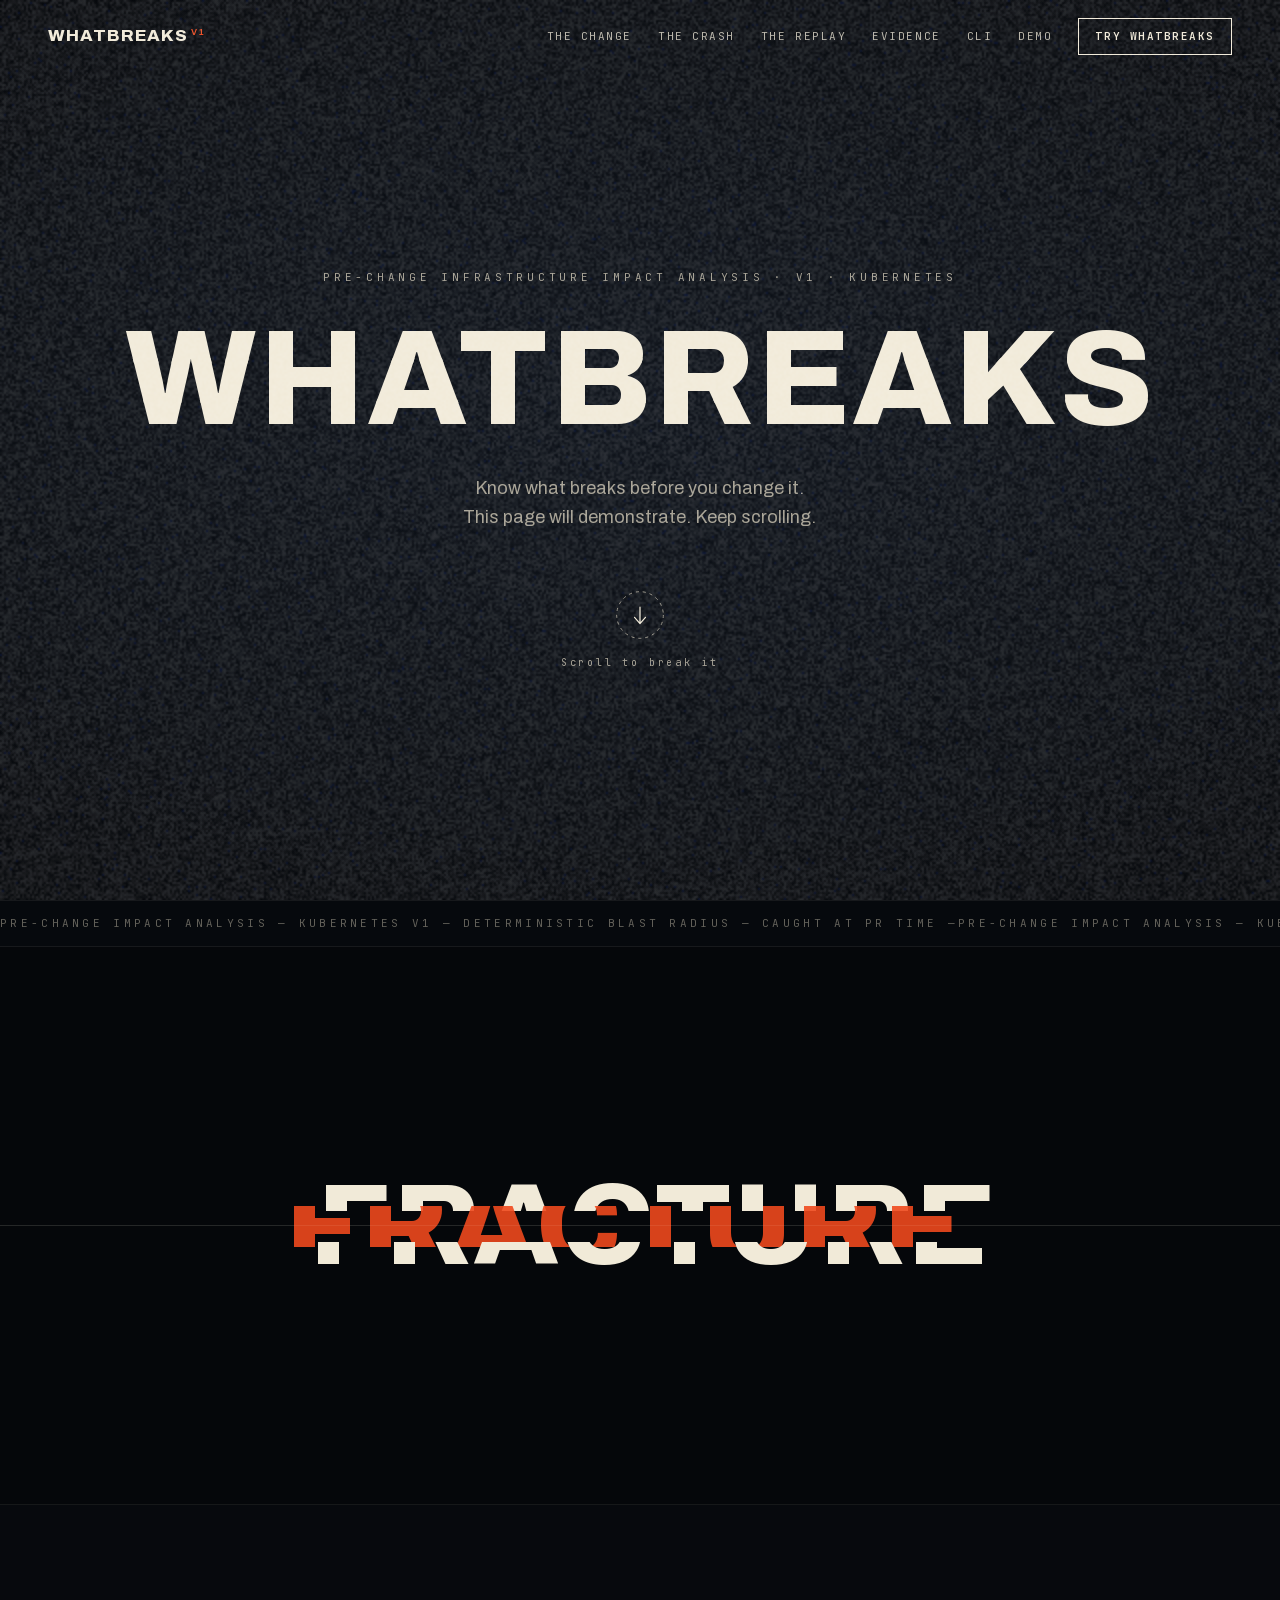
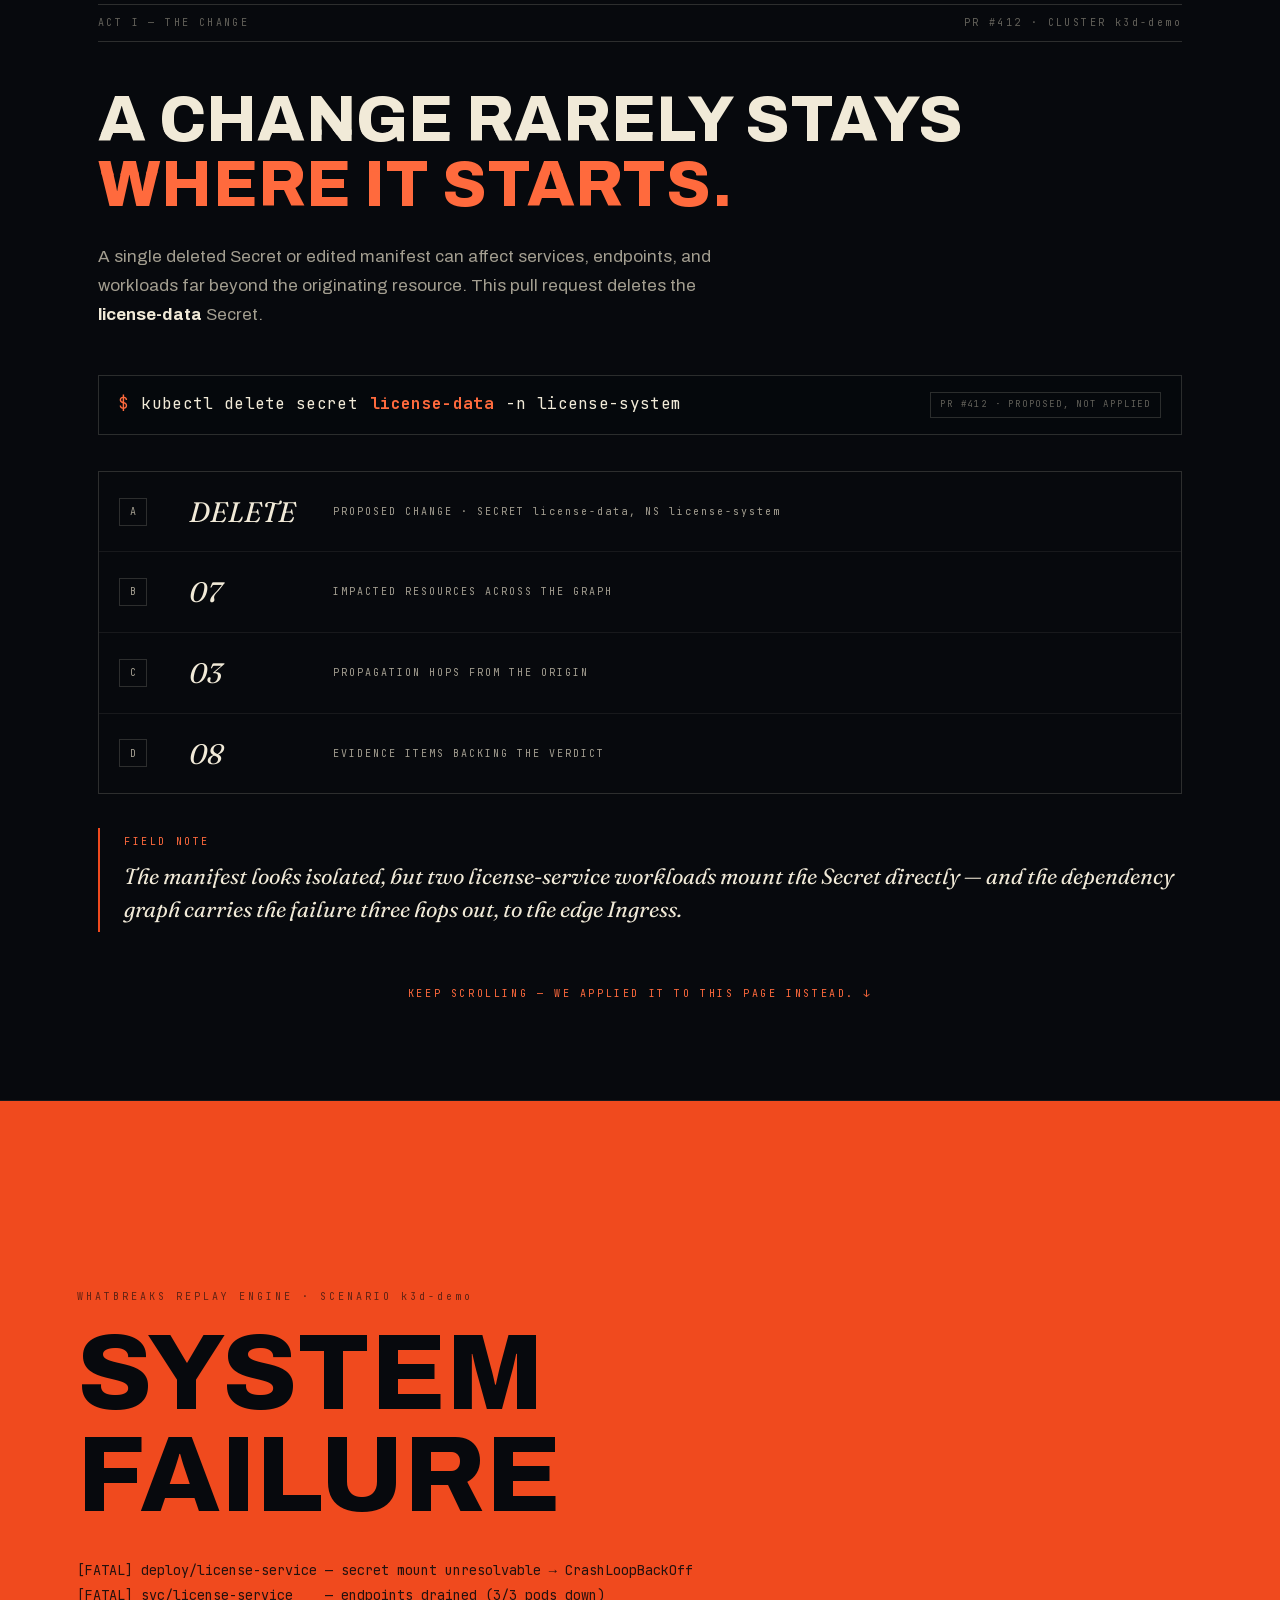
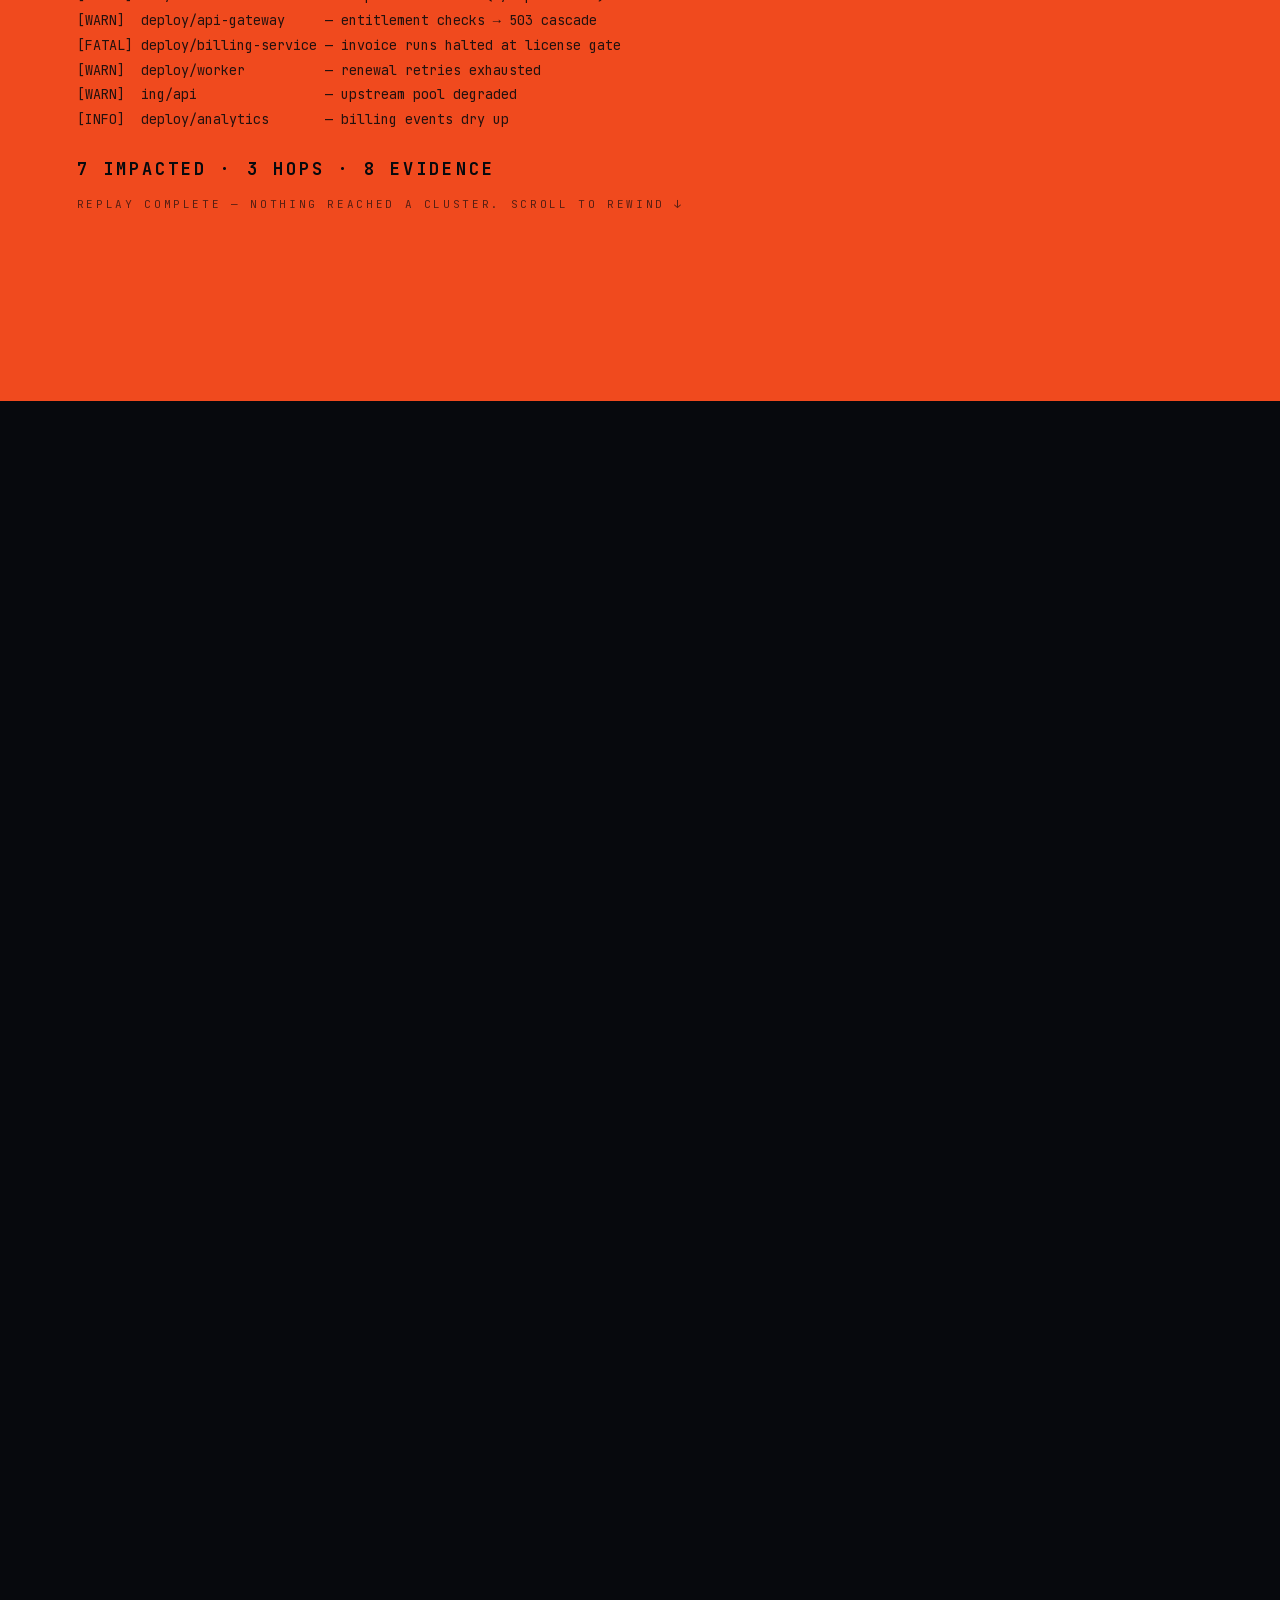
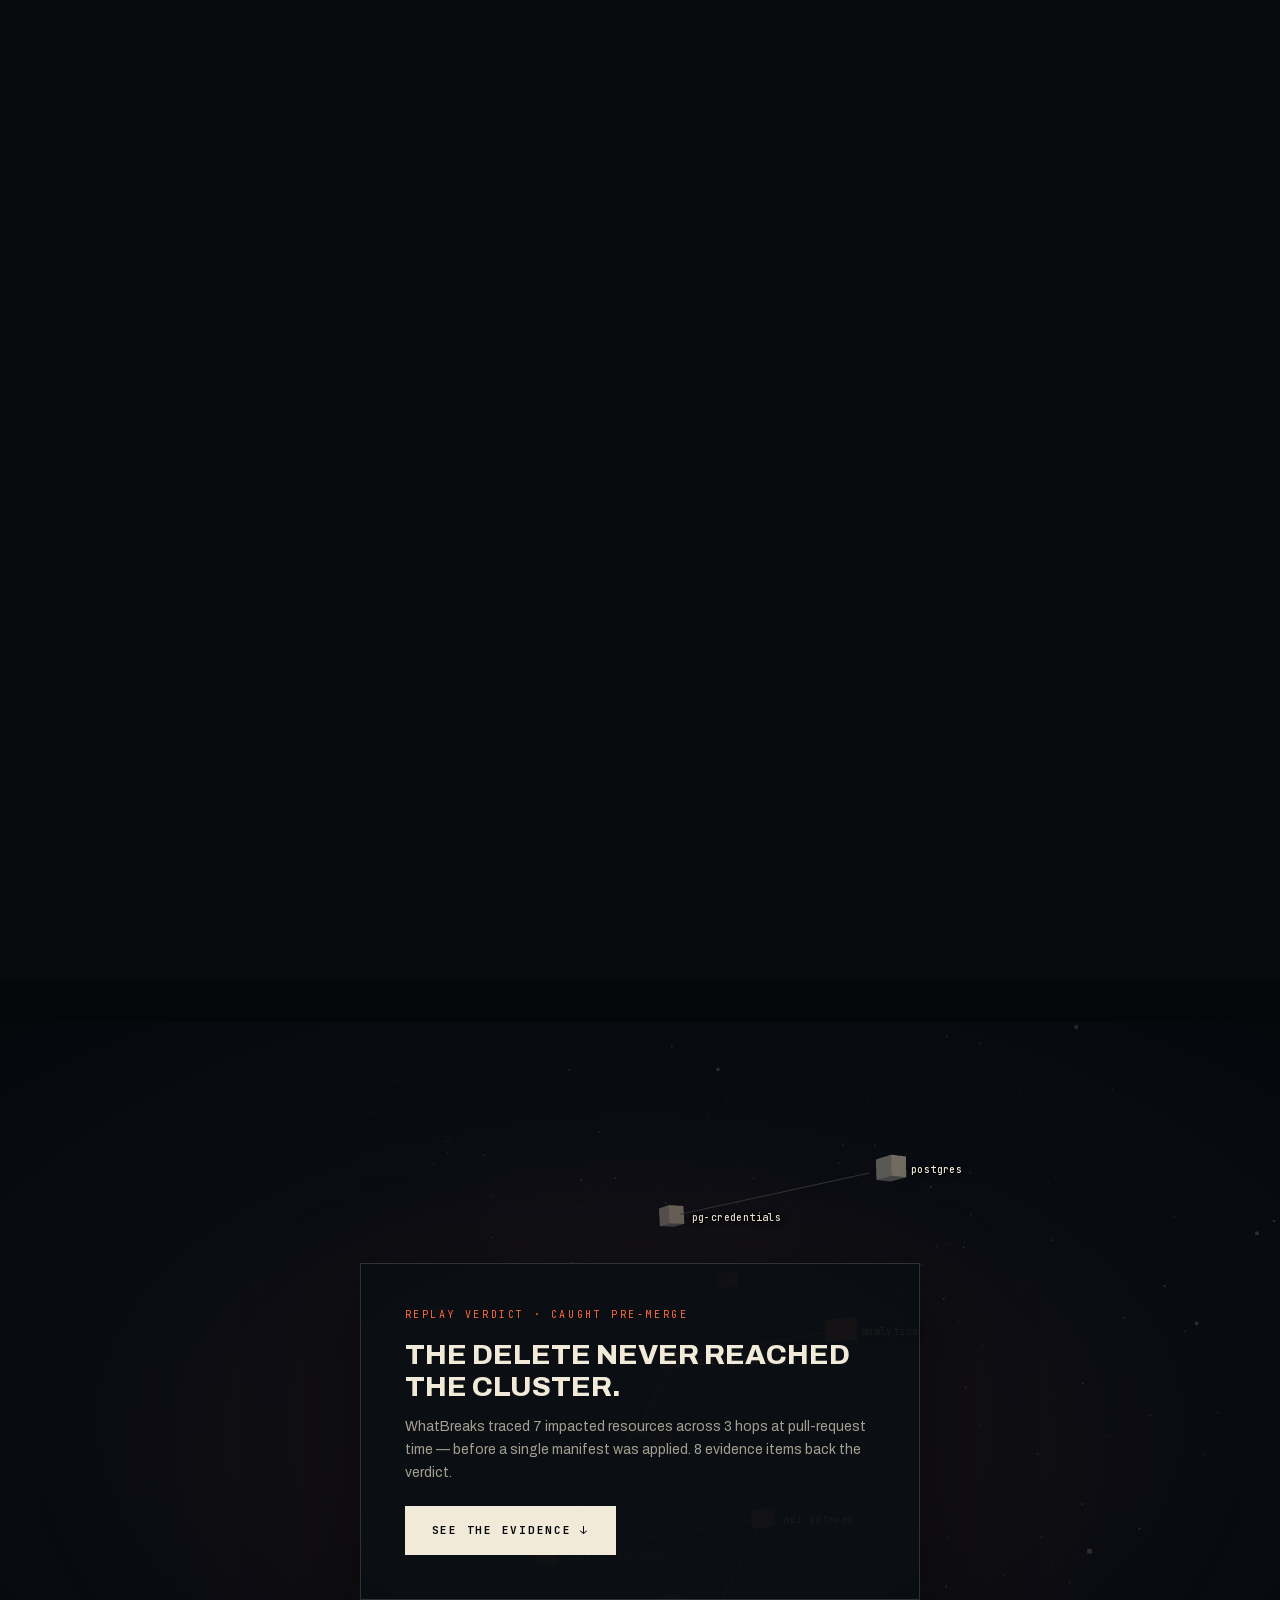
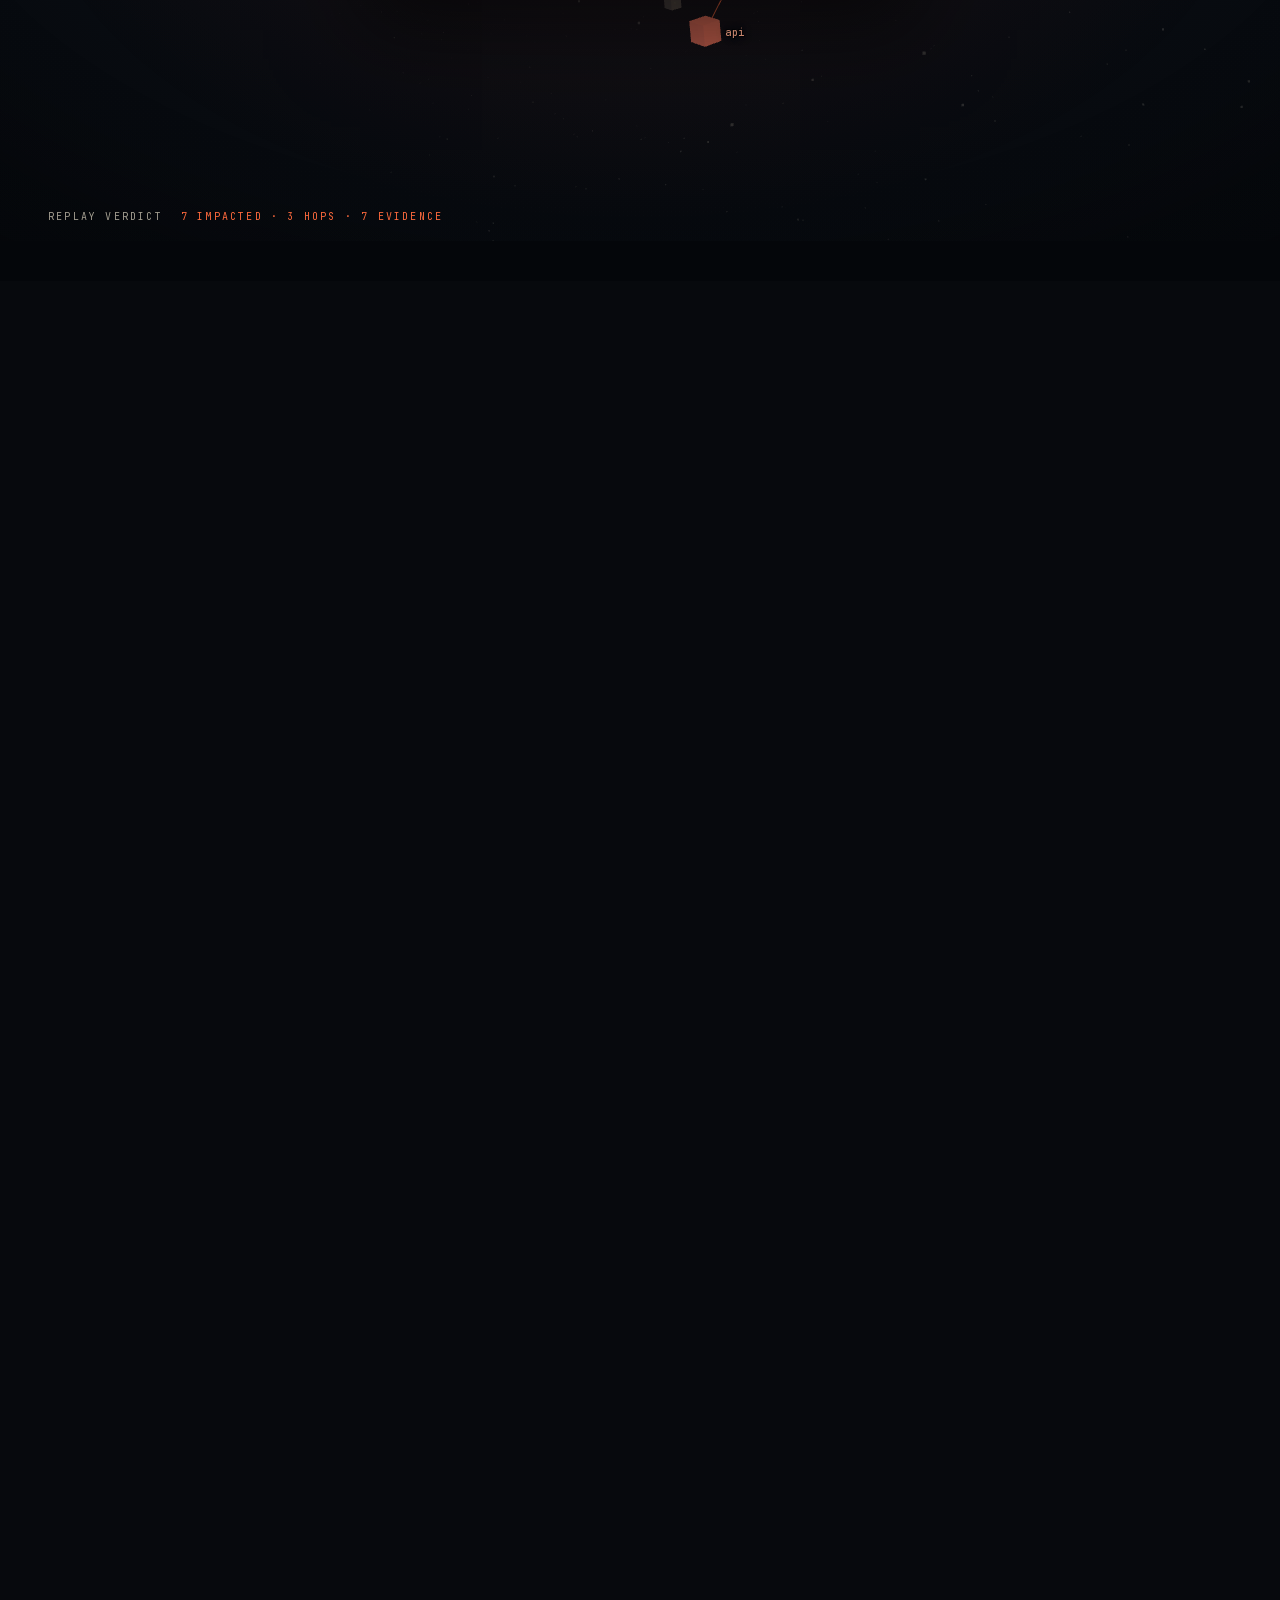
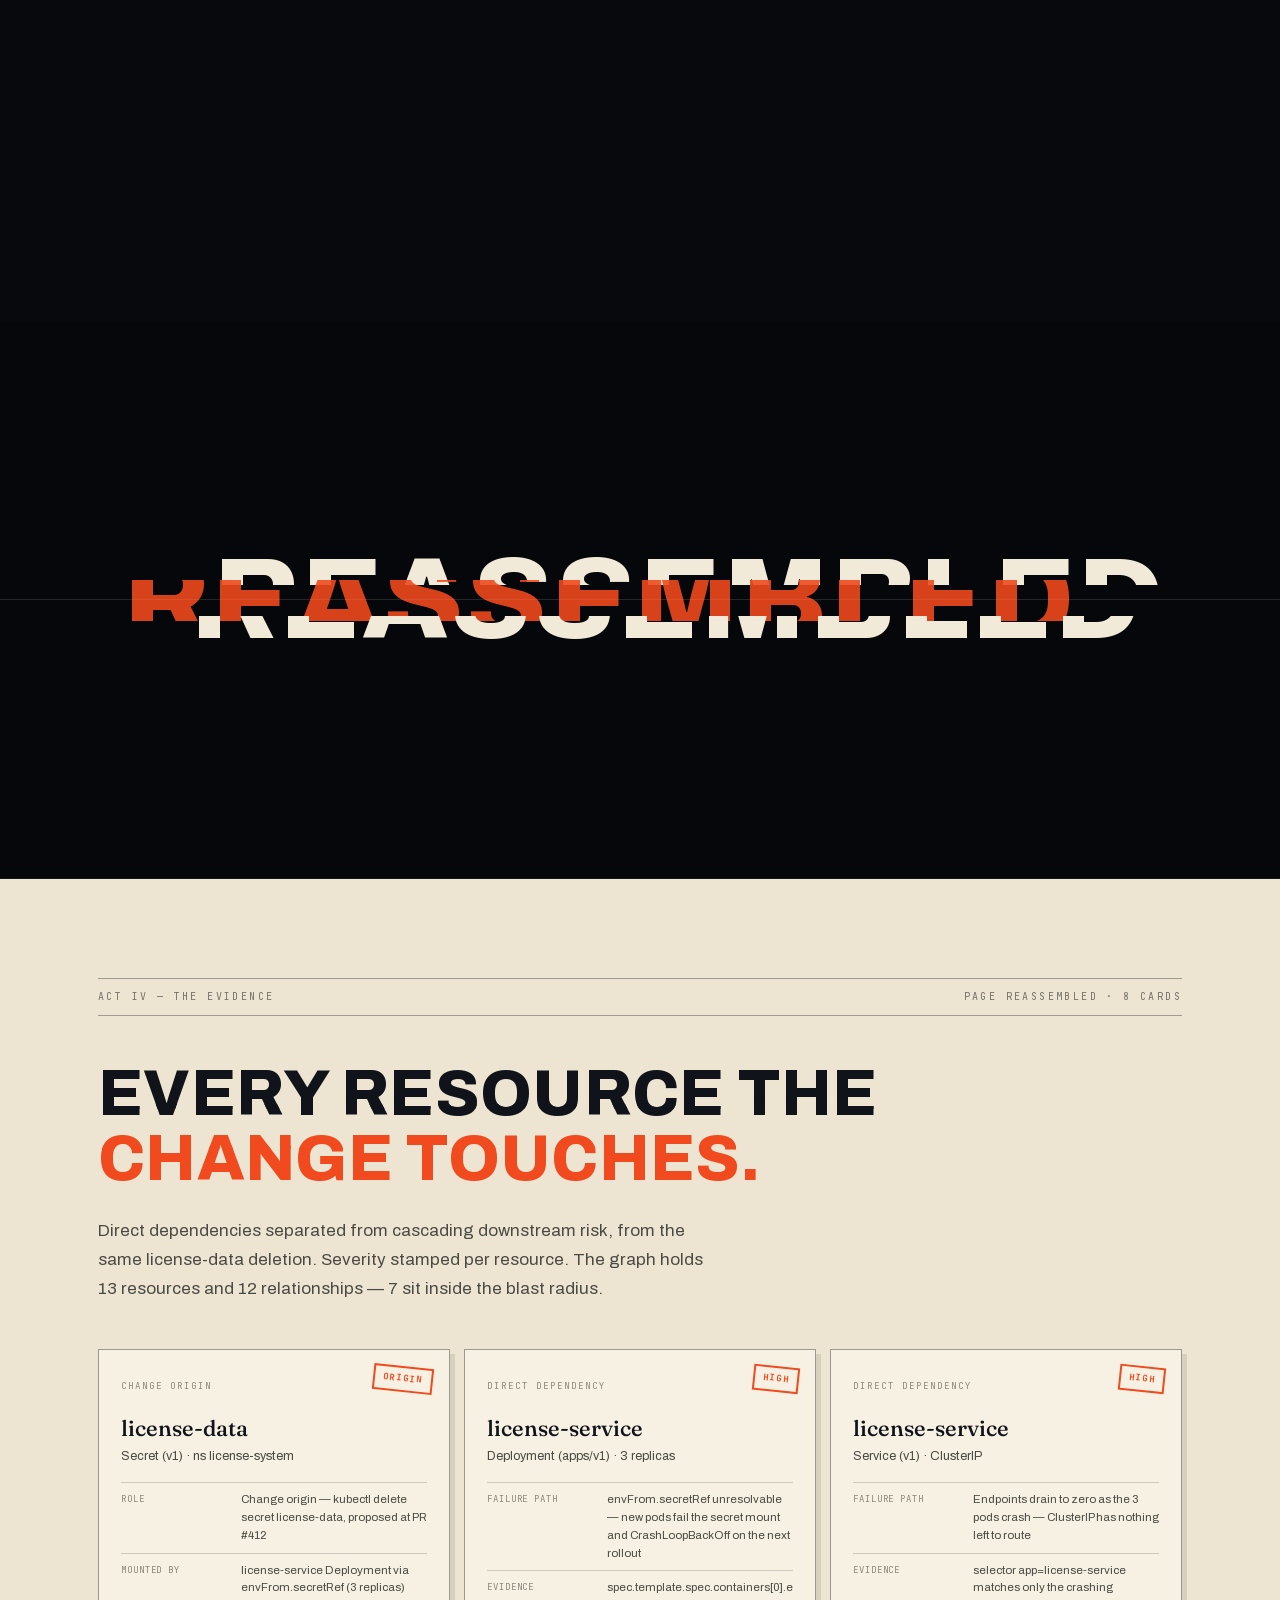
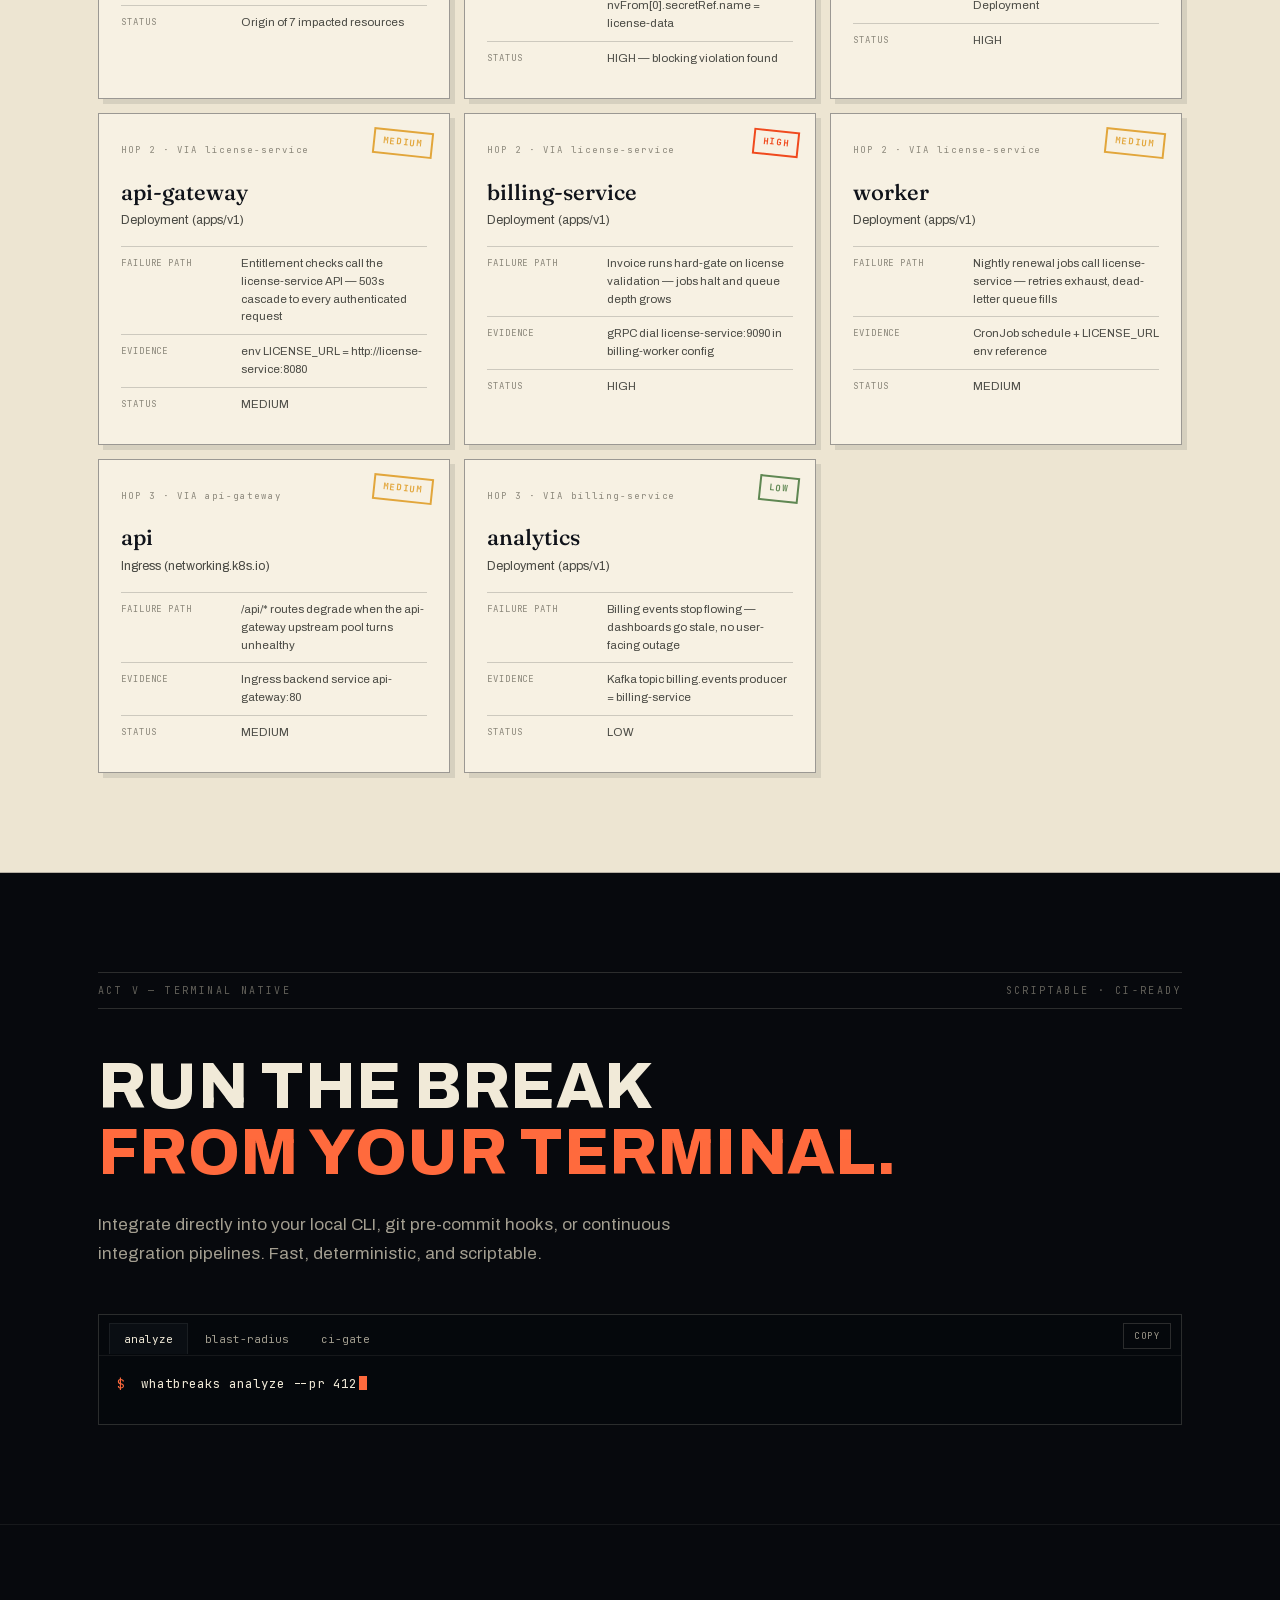
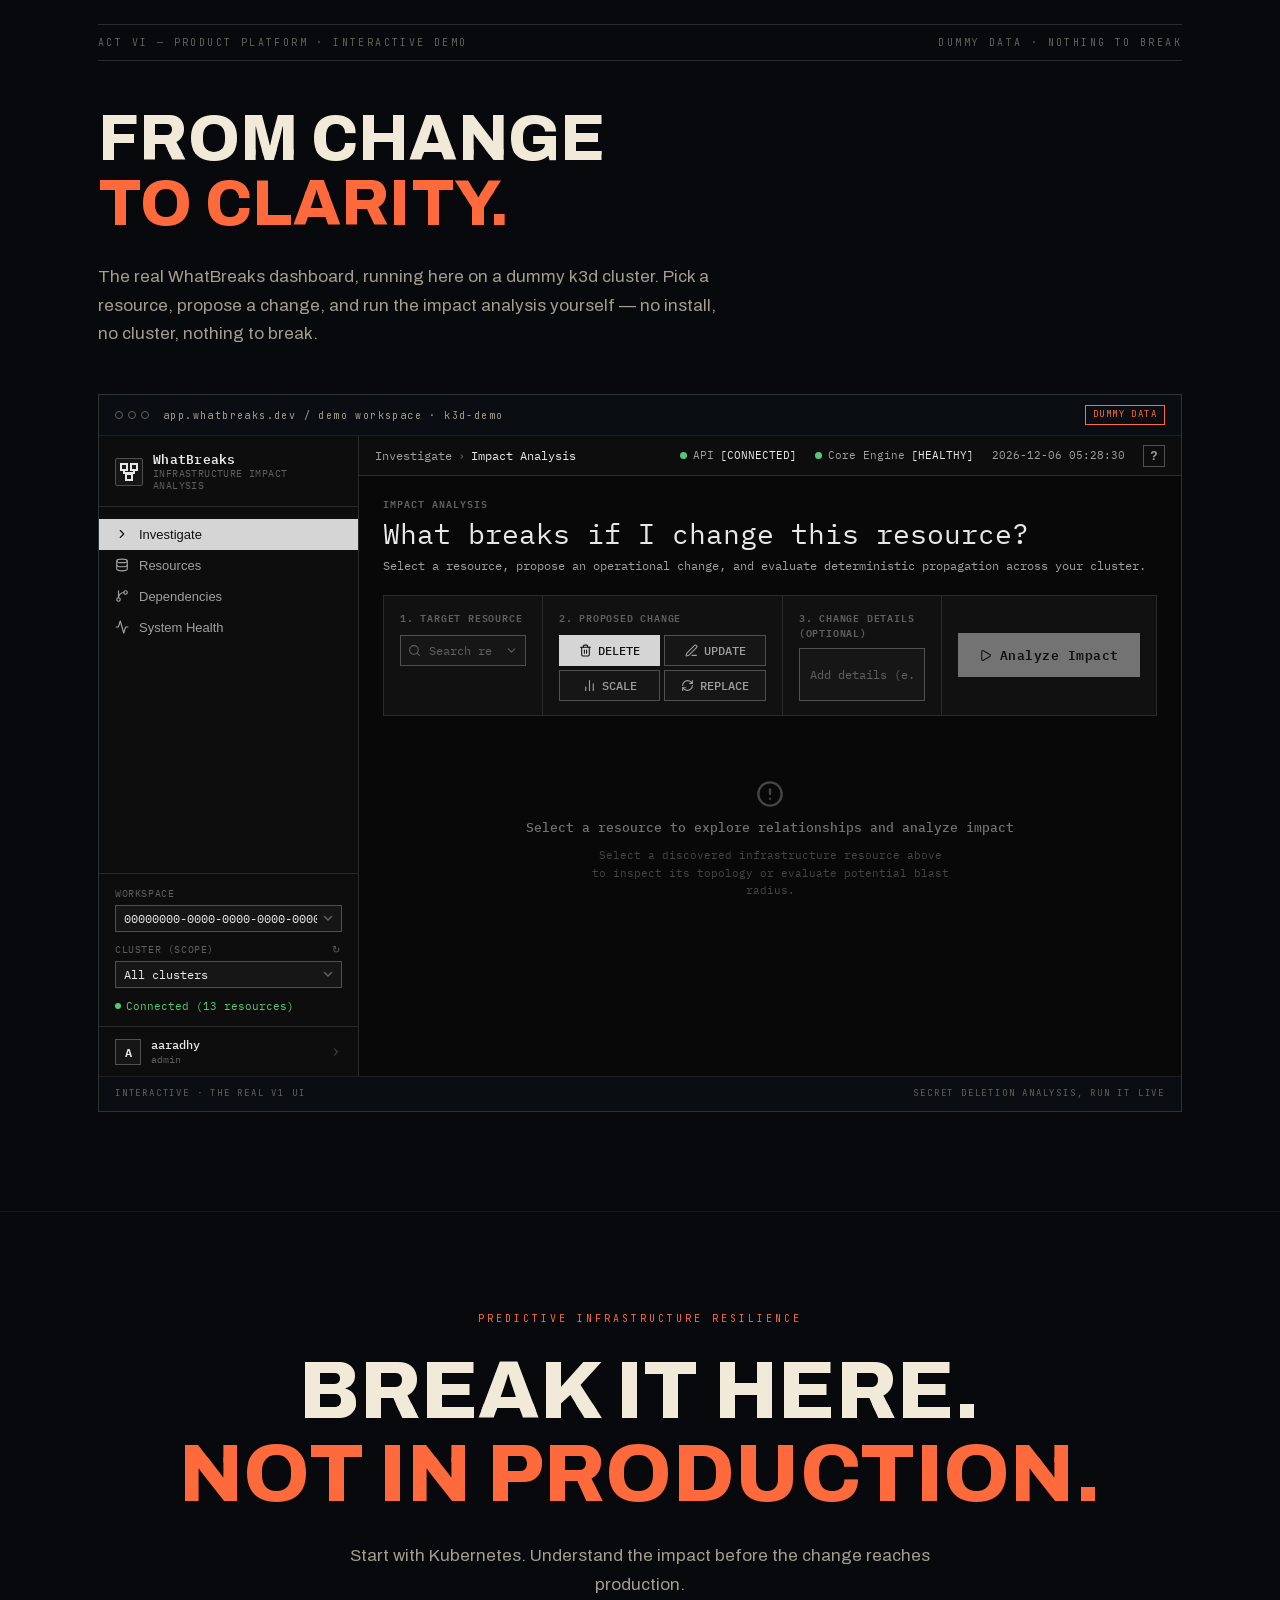
==== index.html @ 65c56cc4 "Replace Vite scaffold entry with BREAK THE PAGE static index Updated the HTML structure and content " ====
<!DOCTYPE html>
<html lang="en">
<head>
<meta charset="UTF-8">
<meta name="viewport" content="width=device-width, initial-scale=1.0, viewport-fit=cover">
<title>WhatBreaks — This page will break</title>
<meta name="description" content="WhatBreaks analyzes your Kubernetes dependencies and predicts the impact of your changes before they reach production.">
<link rel="stylesheet" href="assets/styles.css">
</head>
<body>

<canvas id="noiseCanvas" aria-hidden="true"></canvas>

<header class="site-header" id="top">
  <a class="wordmark" href="#top">WHATBREAKS<sup>V1</sup></a>
  <nav class="main-nav mono" id="mainNav">
    <a href="#change">THE CHANGE</a>
    <a href="#crash">THE CRASH</a>
    <a href="#replay">THE REPLAY</a>
    <a href="#evidence">EVIDENCE</a>
    <a href="#cli">CLI</a>
    <a href="#demo">DEMO</a>
    <a class="nav-cta" href="https://github.com/WhatBreaks/WhatBreaks" target="_blank" rel="noopener">TRY WHATBREAKS</a>
  </nav>
  <button class="menu-toggle" id="menuToggle" aria-label="Menu"><span></span><span></span></button>
</header>

<!-- ACT 0: THE STABLE PAGE -->
<section class="hero" id="hero">
  <div class="hero-inner">
    <p class="hero-kicker mono">PRE-CHANGE INFRASTRUCTURE IMPACT ANALYSIS · V1 · KUBERNETES</p>
    <h1 class="glitch-h hero-word" id="heroWord">WHATBREAKS</h1>
    <p class="hero-sub">Know what breaks before you change it.<br>This page will demonstrate. Keep scrolling.</p>
    <div class="scroll-cue" aria-hidden="true">
      <svg viewBox="0 0 72 72"><circle class="cue-ring" cx="36" cy="36" r="30"/><path class="cue-arrow" d="M36 26 v20 M29 39 l7 8 7-8"/></svg>
      <span class="mono">Scroll to break it</span>
    </div>
  </div>
</section>

<div class="marquee" aria-hidden="true"><div class="marquee-track mono"><span>PRE-CHANGE IMPACT ANALYSIS — KUBERNETES V1 — DETERMINISTIC BLAST RADIUS — CAUGHT AT PR TIME — </span><span>PRE-CHANGE IMPACT ANALYSIS — KUBERNETES V1 — DETERMINISTIC BLAST RADIUS — CAUGHT AT PR TIME — </span></div></div>

<!-- RIFT: the first tear -->
<div class="rift" aria-hidden="true">
  <div class="rift-word" data-word="FRACTURE">
    <span class="rw-base">FRACTURE</span>
    <span class="rw-s rw-0">FRACTURE</span>
    <span class="rw-s rw-1">FRACTURE</span>
    <span class="rw-s rw-2">FRACTURE</span>
  </div>
</div>

<!-- ACT I: THE CHANGE -->
<section class="section" id="change">
  <div class="container">
    <div class="fig-tag mono reveal"><span>ACT I — THE CHANGE</span><span>PR #412 · CLUSTER k3d-demo</span></div>
    <h2 class="glitch-h rv-h">A CHANGE RARELY STAYS<br><span class="acc">WHERE IT STARTS.</span></h2>
    <p class="body-copy reveal">A single deleted Secret or edited manifest can affect services, endpoints, and workloads far beyond the originating resource. This pull request deletes the <strong>license-data</strong> Secret.</p>
    <div class="change-cmd mono reveal">
      <span class="cc-prompt">$</span> kubectl delete secret <em>license-data</em> -n license-system
      <span class="cc-pr">PR #412 · PROPOSED, NOT APPLIED</span>
    </div>
    <div class="spec-table">
      <div class="spec-row reveal"><span class="spec-ref mono">A</span><span class="spec-num">DELETE</span><span class="spec-l mono">PROPOSED CHANGE · SECRET license-data, NS license-system</span></div>
      <div class="spec-row reveal"><span class="spec-ref mono">B</span><span class="spec-num">07</span><span class="spec-l mono">IMPACTED RESOURCES ACROSS THE GRAPH</span></div>
      <div class="spec-row reveal"><span class="spec-ref mono">C</span><span class="spec-num">03</span><span class="spec-l mono">PROPAGATION HOPS FROM THE ORIGIN</span></div>
      <div class="spec-row reveal"><span class="spec-ref mono">D</span><span class="spec-num">08</span><span class="spec-l mono">EVIDENCE ITEMS BACKING THE VERDICT</span></div>
    </div>
    <div class="field-note reveal">
      <p class="fn-k mono">FIELD NOTE</p>
      <p class="fn-q">The manifest looks isolated, but two license-service workloads mount the Secret directly — and the dependency graph carries the failure three hops out, to the edge Ingress.</p>
    </div>
    <p class="break-hint mono reveal">KEEP SCROLLING — WE APPLIED IT TO THIS PAGE INSTEAD. ↓</p>
  </div>
</section>

<!-- ACT II: THE CRASH — pinned destruction scene -->
<section class="crash" id="crash">
  <div class="crash-sticky" id="crashStage">

    <div class="crash-caption" id="crashCaption">
      <p class="cc-k mono">ACT II — THE CRASH</p>
      <p class="cc-line">This is what the delete would do.</p>
    </div>

    <!-- phase 1: the mock status page that tears apart -->
    <div class="statuspage" id="statusPage">
      <div class="sp-bar mono"><span>k3d-demo · CLUSTER STATUS</span><span class="sp-live" id="spLive">● LIVE</span></div>
      <div class="sp-rows" id="spRows"></div>
    </div>

    <svg class="cracks" id="crackSvg" viewBox="0 0 1000 1000" preserveAspectRatio="xMidYMid slice" aria-hidden="true">
      <polyline points="500,500 470,420 490,360 430,290 450,210 380,130"/>
      <polyline points="500,500 590,460 640,390 730,370 790,300 900,280"/>
      <polyline points="500,500 560,590 540,680 610,760 590,860 660,950"/>
      <polyline points="500,500 420,540 350,620 240,640 160,720"/>
      <polyline points="500,500 510,400 470,330 520,250 500,150"/>
    </svg>

    <!-- phase 2: the crash log -->
    <div class="crashlog" id="crashLog">
      <p class="cl-k mono">WHATBREAKS REPLAY ENGINE · SCENARIO k3d-demo</p>
      <h3 class="cl-word" id="clWord">SYSTEM<br>FAILURE</h3>
      <pre class="cl-lines mono" id="clLines"></pre>
      <p class="cl-count mono" id="clCount">0 IMPACTED · 0 HOPS · 0 EVIDENCE</p>
      <p class="cl-tail mono" id="clTail">REPLAY COMPLETE — NOTHING REACHED A CLUSTER. SCROLL TO REWIND ↓</p>
    </div>

  </div>
</section>

<!-- ACT III: THE REPLAY — pinned WebGL reassembly -->
<section class="replay" id="replay">
  <div class="replay-sticky">
    <canvas id="replayCanvas" aria-hidden="true"></canvas>
    <div class="replay-ambient" id="replayAmbient" aria-hidden="true"></div>
    <div class="label-layer" id="replayLabels" aria-hidden="true"></div>
    <div class="cine-bar cine-top" aria-hidden="true"></div>
    <div class="cine-bar cine-bot" aria-hidden="true"></div>

    <div class="chapter" id="rp0">
      <p class="ch-num mono">ACT III — THE REPLAY</p>
      <p class="ch-line">Nothing you just saw<br>reached a cluster.</p>
    </div>

    <div class="chapter" id="rp1">
      <p class="ch-num mono">REASSEMBLY</p>
      <p class="ch-line">Watch the page<br>put itself back together.</p>
    </div>

    <div class="chapter" id="rp2">
      <p class="ch-num mono">THE GRAPH</p>
      <p class="ch-line">Thirteen resources. Twelve relationships.<br>One replay.</p>
    </div>

    <div class="chapter" id="rp3">
      <p class="ch-num mono">PROPAGATION</p>
      <p class="ch-line">The blast, replayed<br>hop by hop.</p>
    </div>

    <div class="chapter" id="rp4">
      <div class="flight-card">
        <p class="fc-k mono">REPLAY VERDICT · CAUGHT PRE-MERGE</p>
        <p class="fc-t">THE DELETE NEVER REACHED THE CLUSTER.</p>
        <p class="fc-b">WhatBreaks traced 7 impacted resources across 3 hops at pull-request time — before a single manifest was applied. 8 evidence items back the verdict.</p>
        <a class="btn btn-bone" href="#evidence">SEE THE EVIDENCE ↓</a>
      </div>
    </div>

    <div class="flight-hud mono" id="rpHud">
      <span id="rpChapter">WHATBREAKS REPLAY · CLUSTER k3d-demo</span>
      <span id="rpCount" class="fh-count">7 IMPACTED · 3 HOPS · 8 EVIDENCE</span>
    </div>
  </div>
</section>

<!-- RIFT 2 -->
<div class="rift" aria-hidden="true">
  <div class="rift-word" data-word="REASSEMBLED">
    <span class="rw-base">REASSEMBLED</span>
    <span class="rw-s rw-0">REASSEMBLED</span>
    <span class="rw-s rw-1">REASSEMBLED</span>
    <span class="rw-s rw-2">REASSEMBLED</span>
  </div>
</div>

<!-- ACT IV: THE EVIDENCE — paper, the page is whole again -->
<section class="section section-paper" id="evidence">
  <div class="container">
    <div class="fig-tag fig-tag-paper mono reveal"><span>ACT IV — THE EVIDENCE</span><span>PAGE REASSEMBLED · 8 CARDS</span></div>
    <h2 class="glitch-h rv-h rv-h-paper">EVERY RESOURCE THE<br><span class="acc">CHANGE TOUCHES.</span></h2>
    <p class="body-copy body-paper reveal">Direct dependencies separated from cascading downstream risk, from the same license-data deletion. Severity stamped per resource. The graph holds 13 resources and 12 relationships — 7 sit inside the blast radius.</p>
    <div class="ledger" id="ledgerGrid"></div>
  </div>
</section>

<!-- ACT V: CLI -->
<section class="section" id="cli">
  <div class="container">
    <div class="fig-tag mono reveal"><span>ACT V — TERMINAL NATIVE</span><span>SCRIPTABLE · CI-READY</span></div>
    <h2 class="glitch-h rv-h">RUN THE BREAK<br><span class="acc">FROM YOUR TERMINAL.</span></h2>
    <p class="body-copy reveal">Integrate directly into your local CLI, git pre-commit hooks, or continuous integration pipelines. Fast, deterministic, and scriptable.</p>
    <div class="terminal reveal">
      <div class="terminal-bar">
        <div class="terminal-tabs" id="cliTabs">
          <button class="term-tab term-tab-active" data-tab="analyze">analyze</button>
          <button class="term-tab" data-tab="blast">blast-radius</button>
          <button class="term-tab" data-tab="gate">ci-gate</button>
        </div>
        <button class="terminal-copy mono" id="cliCopy">COPY</button>
      </div>
      <div class="terminal-body mono">
        <div class="terminal-cmd"><span class="prompt">$</span> <span id="cliCmd"></span><span class="caret" id="cliCaret"></span></div>
        <pre id="cliOut"></pre>
      </div>
    </div>
  </div>
</section>

<!-- ACT VI: DEMO -->
<section class="section" id="demo">
  <div class="container">
    <div class="fig-tag mono reveal"><span>ACT VI — PRODUCT PLATFORM · INTERACTIVE DEMO</span><span>DUMMY DATA · NOTHING TO BREAK</span></div>
    <h2 class="glitch-h rv-h">FROM CHANGE<br><span class="acc">TO CLARITY.</span></h2>
    <p class="body-copy reveal">The real WhatBreaks dashboard, running here on a dummy k3d cluster. Pick a resource, propose a change, and run the impact analysis yourself — no install, no cluster, nothing to break.</p>
    <div class="app-frame">
      <div class="af-bar mono"><span class="af-dots"><i></i><i></i><i></i></span><span class="af-url">app.whatbreaks.dev / demo workspace · k3d-demo</span><span class="af-tag">DUMMY DATA</span></div>
      <iframe src="assets/demo-app/index.html" title="WhatBreaks dashboard demo" loading="lazy"></iframe>
      <div class="vf-cap mono"><span>INTERACTIVE · THE REAL V1 UI</span><span>SECRET DELETION ANALYSIS, RUN IT LIVE</span></div>
    </div>
    <button class="demo-open" id="demoOpen" type="button" aria-haspopup="dialog">
      <img src="assets/demo-poster.jpg" alt="WhatBreaks dashboard - impact analysis view" loading="lazy">
      <span class="do-bar mono"><span>INTERACTIVE · THE REAL V1 UI · DUMMY DATA</span><span class="do-cta">TAP TO OPEN ↗</span></span>
    </button>
  </div>
</section>

<!-- CLOSING -->
<section class="section closing">
  <div class="container closing-inner">
    <p class="kicker mono reveal">PREDICTIVE INFRASTRUCTURE RESILIENCE</p>
    <h2 class="glitch-h rv-h big">BREAK IT HERE.<br><span class="acc">NOT IN PRODUCTION.</span></h2>
    <p class="body-copy reveal">Start with Kubernetes. Understand the impact before the change reaches production.</p>
    <div class="cta-row center reveal">
      <a class="btn btn-bone" href="https://github.com/WhatBreaks/WhatBreaks" target="_blank" rel="noopener">TRY WHATBREAKS ↗</a>
      <a class="btn btn-line" href="mailto:aaradhy@whatbreaks.dev">AARADHY@WHATBREAKS.DEV →</a>
    </div>
  </div>
</section>

<footer class="site-footer">
  <div class="container footer-grid">
    <div class="footer-brand">
      <span class="wordmark">WHATBREAKS<sup>V1</sup></span>
      <p>Know what breaks before you change it.<br>Kubernetes V1 available now.</p>
    </div>
    <div class="footer-col">
      <p class="mono footer-head">THE BREAK</p>
      <a href="#change">The Change</a><a href="#crash">The Crash</a><a href="#replay">The Replay</a><a href="#evidence">Evidence</a>
    </div>
    <div class="footer-col">
      <p class="mono footer-head">ENGINE</p>
      <a href="#cli">CLI</a><a href="#demo">Demo</a><a href="https://github.com/WhatBreaks/WhatBreaks" target="_blank" rel="noopener">GitHub</a>
    </div>
    <div class="footer-col">
      <p class="mono footer-head">GET IN TOUCH</p>
      <a href="mailto:aaradhy@whatbreaks.dev">aaradhy@whatbreaks.dev</a>
      <a href="https://github.com/WhatBreaks/WhatBreaks" target="_blank" rel="noopener">GitHub ↗</a>
    </div>
  </div>
  <div class="container footer-bottom mono">
    <span>© 2026 WHATBREAKS</span>
    <span>KUBERNETES V1 · PRE-DEPLOY RESILIENCY ENGINE</span>
  </div>
</footer>

<div class="demo-overlay" id="demoOverlay" role="dialog" aria-label="WhatBreaks interactive demo" aria-hidden="true">
  <div class="dov-bar mono">
    <span>WHATBREAKS · INTERACTIVE DEMO · DUMMY DATA</span>
    <button id="demoClose" type="button">CLOSE ✕</button>
  </div>
  <div class="dov-body" id="demoOverlayBody"></div>
</div>

<script src="assets/app.js"></script>
<script type="module" src="assets/replay3d.js"></script>
</body>
</html>
---- assets/styles.css ----
/* WhatBreaks — BREAK THE PAGE concept. The page performs the product:
   it fractures, crashes on full-bleed vermilion, then reassembles in WebGL.
   Distortion lives on transitions and display type only — body copy stays clean. */
@font-face{font-family:"Archivo";src:url("fonts/archivo-var.woff2") format("woff2");font-weight:100 900;font-style:normal;font-display:swap}
@font-face{font-family:"JetBrains Mono";src:url("fonts/jetbrains-mono-var.woff2") format("woff2");font-weight:100 800;font-style:normal;font-display:swap}
@font-face{font-family:"Fraunces";src:url("fonts/fraunces-var.woff2") format("woff2");font-weight:100 900;font-style:normal;font-display:swap}
@font-face{font-family:"Fraunces";src:url("fonts/fraunces-italic-var.woff2") format("woff2");font-weight:100 900;font-style:italic;font-display:swap}

:root{
  --ink:#07090D;
  --ink2:#0E131A;
  --ink3:#151C25;
  --bone:#F1EAD8;
  --bone-dim:#A39E90;
  --bone-faint:#63615A;
  --acc:#F04A1E;
  --acc-soft:#FF6A3D;
  --amber:#E2A63B;
  --sage:#8BAF7C;
  --hair:rgba(241,234,216,.16);
  --hair2:rgba(241,234,216,.07);
  --paper:#EDE5D2;
  --paper-hi:#F7F1E3;
  --paper-ink:#10131A;
  --paper-dim:#4A4A44;
  --paper-faint:#8A867A;
  --serif:"Fraunces",Georgia,serif;
  --sans:"Archivo",system-ui,sans-serif;
  --mono:"JetBrains Mono",ui-monospace,monospace;
}
*{margin:0;padding:0;box-sizing:border-box}
html{scroll-behavior:smooth}
html,body{background:var(--ink)}
body{font-family:var(--sans);color:var(--bone);font-size:16px;line-height:1.55;overflow-x:hidden;-webkit-font-smoothing:antialiased}
.mono{font-family:var(--mono)}
a{color:inherit;text-decoration:none}
img{max-width:100%;display:block}
.container{max-width:1180px;margin:0 auto;padding:0 clamp(20px,4vw,48px)}
::selection{background:var(--acc);color:#fff}

/* ---------- fixed noise / tear overlay ---------- */
#noiseCanvas{position:fixed;inset:0;width:100%;height:100%;z-index:90;pointer-events:none;opacity:0;mix-blend-mode:screen}

/* ---------- header ---------- */
.site-header{position:fixed;inset:0 0 auto 0;z-index:60;display:flex;align-items:center;justify-content:space-between;padding:18px clamp(20px,4vw,48px);transition:background .3s}
body.scrolled .site-header{background:rgba(7,9,13,.94);border-bottom:1px solid var(--hair2)}
.wordmark{font-family:var(--sans);font-weight:800;letter-spacing:.06em;font-size:17px}
.wordmark sup{color:var(--acc);font-size:9px;margin-left:3px;font-weight:600}
.main-nav{display:flex;gap:26px;align-items:center;font-size:11px;letter-spacing:.14em}
.main-nav a{opacity:.75;transition:opacity .2s}
.main-nav a:hover{opacity:1}
.nav-cta{border:1px solid var(--bone);padding:9px 16px;font-weight:600;opacity:1!important;transition:background .2s,color .2s}
.nav-cta:hover{background:var(--bone);color:var(--ink)}
.menu-toggle{display:none;background:none;border:0;cursor:pointer;width:34px;height:26px;position:relative}
.menu-toggle span{position:absolute;left:4px;right:4px;height:2px;background:var(--bone);top:8px}
.menu-toggle span+span{top:16px}
@media(max-width:860px){
  .menu-toggle{display:block;z-index:62}
  .main-nav{position:fixed;inset:0;background:rgba(7,9,13,.97);flex-direction:column;justify-content:center;gap:30px;font-size:15px;transform:translateY(-100%);transition:transform .35s;z-index:61}
  .main-nav.nav-open{transform:translateY(0)}
}

/* ---------- slice-snap glitch headings (transitions only) ---------- */
.glx{position:relative;display:block}
.glx-base{visibility:hidden}
.glx-s,.glx-g{position:absolute;inset:0;pointer-events:none;white-space:normal}
.glx-g{color:var(--acc);opacity:.85;transform:translateX(.10em);z-index:0;
  transition:transform .7s cubic-bezier(.2,.8,.2,1) 90ms,opacity .55s ease 330ms}
.glx-s{z-index:1;transition:transform .62s cubic-bezier(.19,.75,.22,1)}
.glx-s0{clip-path:inset(-2% 0 63% 0);transform:translateX(-.30em) skewX(-3deg)}
.glx-s1{clip-path:inset(33% 0 32% 0);transform:translateX(.24em);transition-delay:60ms}
.glx-s2{clip-path:inset(65% 0 -2% 0);transform:translateX(-.18em) skewX(2deg);transition-delay:120ms}
.glx.in .glx-s{transform:none}
.glx.in .glx-g{transform:none;opacity:0}
/* idle flicker burst (hero only) */
.glx-flick .glx-s0{animation:gf0 .30s steps(2) both}
.glx-flick .glx-s1{animation:gf1 .30s steps(2) both}
.glx-flick .glx-s2{animation:gf2 .30s steps(3) both}
.glx-flick .glx-g{animation:gfg .30s steps(3) both}
@keyframes gf0{0%{transform:translateX(-.07em)}50%{transform:translateX(.05em) skewX(-5deg)}100%{transform:none}}
@keyframes gf1{0%{transform:translateX(.06em)}50%{transform:translateX(-.05em)}100%{transform:none}}
@keyframes gf2{0%{transform:translateX(-.04em)}50%{transform:translateX(.07em) skewX(3deg)}100%{transform:none}}
@keyframes gfg{0%{opacity:.8;transform:translateX(.09em)}50%{opacity:.35;transform:translateX(-.07em)}100%{opacity:0;transform:none}}

/* ---------- ACT 0: hero ---------- */
.hero{min-height:100vh;min-height:100svh;display:flex;align-items:center;justify-content:center;position:relative;
  background:radial-gradient(ellipse 120% 90% at 50% 46%,#0B1018 0%,#05070A 78%)}
.hero::after{content:"";position:absolute;inset:0;pointer-events:none;
  background:radial-gradient(ellipse 108% 88% at 50% 46%,transparent 52%,rgba(3,4,7,.6) 100%)}
.hero-inner{text-align:center;padding:110px clamp(20px,6vw,80px) 70px;position:relative;z-index:2}
.hero-kicker{font-size:clamp(9px,1vw,11px);letter-spacing:.34em;color:var(--bone-dim);margin-bottom:30px}
.hero-word{font-family:var(--sans);font-weight:800;font-size:clamp(46px,10.5vw,140px);letter-spacing:.015em;line-height:.95;color:var(--bone)}
.hero-sub{max-width:560px;margin:30px auto 0;color:var(--bone-dim);font-size:clamp(15px,1.5vw,18px);line-height:1.6}
.scroll-cue{margin-top:56px;display:flex;flex-direction:column;align-items:center;gap:12px;color:var(--bone-dim);font-size:10px;letter-spacing:.28em}
.scroll-cue svg{width:56px;height:56px;overflow:visible}
.cue-ring{fill:none;stroke:var(--bone-dim);stroke-width:1.2;stroke-dasharray:4 5;animation:cuespin 14s linear infinite;transform-origin:center}
.cue-arrow{fill:none;stroke:var(--bone);stroke-width:1.6;stroke-linecap:round;stroke-linejoin:round;animation:cuebob 2.2s ease-in-out infinite}
@keyframes cuespin{to{transform:rotate(360deg)}}
@keyframes cuebob{0%,100%{transform:translateY(0)}50%{transform:translateY(4px)}}

/* ---------- marquee ---------- */
.marquee{border-top:1px solid var(--hair2);border-bottom:1px solid var(--hair2);padding:14px 0;overflow:hidden;background:#06090D}
.marquee-track{display:flex;white-space:nowrap;font-size:11px;letter-spacing:.3em;color:var(--bone-faint);animation:mq 28s linear infinite;width:max-content}
@keyframes mq{to{transform:translateX(-50%)}}

/* ---------- rifts: scroll-coupled tear words between acts ---------- */
.rift{min-height:62vh;display:flex;align-items:center;justify-content:center;overflow:hidden;
  border-bottom:1px solid var(--hair2);background:#05070A;position:relative}
.rift::before,.rift::after{content:"";position:absolute;left:0;right:0;height:1px;background:var(--hair2)}
.rift-word{position:relative;font-family:var(--sans);font-weight:800;letter-spacing:.02em;
  font-size:clamp(40px,9vw,116px);line-height:1;color:var(--bone);white-space:nowrap}
.rw-base{visibility:hidden}
.rw-s{position:absolute;inset:0;pointer-events:none;will-change:transform}
.rw-0{clip-path:inset(-2% 0 63% 0)}
.rw-1{clip-path:inset(33% 0 32% 0);color:var(--acc);opacity:.9}
.rw-2{clip-path:inset(65% 0 -2% 0)}

/* ---------- generic sections ---------- */
.section{padding:clamp(80px,11vh,140px) 0;border-bottom:1px solid var(--hair2);position:relative}
.fig-tag{display:flex;justify-content:space-between;gap:14px;font-size:10px;letter-spacing:.24em;color:var(--bone-faint);border-top:1px solid var(--hair);border-bottom:1px solid var(--hair);padding:10px 0;margin-bottom:clamp(36px,5vh,60px)}
.rv-h{font-family:var(--sans);font-weight:800;font-size:clamp(34px,5.2vw,64px);line-height:1.02;letter-spacing:.005em;margin-bottom:26px}
.rv-h.big{font-size:clamp(40px,6.4vw,84px)}
.acc{color:var(--acc-soft)}
.body-copy{max-width:620px;color:var(--bone-dim);font-size:clamp(15px,1.35vw,17px);line-height:1.7;margin-bottom:clamp(36px,5vh,56px)}
.body-copy strong{color:var(--bone)}
.kicker{font-size:10px;letter-spacing:.3em;color:var(--acc-soft);margin-bottom:22px}

/* ACT I pieces */
.change-cmd{display:flex;align-items:center;gap:12px;flex-wrap:wrap;font-size:clamp(12px,1.4vw,16px);color:var(--bone);
  background:#05080C;border:1px solid var(--hair);padding:16px 20px;margin-bottom:clamp(30px,4vh,44px);letter-spacing:.02em}
.change-cmd em{color:var(--acc-soft);font-style:normal;font-weight:700}
.cc-prompt{color:var(--acc-soft)}
.cc-pr{margin-left:auto;font-size:9px;letter-spacing:.2em;color:var(--bone-faint);border:1px solid var(--hair);padding:5px 9px}
.spec-table{border:1px solid var(--hair)}
.spec-row{display:grid;grid-template-columns:56px 130px 1fr;align-items:center;border-bottom:1px solid var(--hair2);padding:18px 20px;gap:14px}
.spec-row:last-child{border-bottom:0}
.spec-ref{width:28px;height:28px;border:1px solid var(--hair);display:flex;align-items:center;justify-content:center;font-size:10px;color:var(--bone-dim)}
.spec-num{font-family:var(--serif);font-style:italic;font-size:clamp(20px,2.2vw,30px);color:var(--bone)}
.spec-l{font-size:10px;letter-spacing:.2em;color:var(--bone-dim)}
.field-note{margin-top:34px;border-left:2px solid var(--acc);padding:6px 0 6px 24px}
.fn-k{font-size:10px;letter-spacing:.26em;color:var(--acc-soft);margin-bottom:10px}
.fn-q{font-family:var(--serif);font-style:italic;font-weight:380;font-size:clamp(17px,1.8vw,22px);line-height:1.5;color:var(--bone)}
.break-hint{margin-top:clamp(40px,6vh,64px);font-size:10px;letter-spacing:.26em;color:var(--acc-soft);text-align:center}

/* ---------- ACT II: THE CRASH (pinned) ---------- */
.crash{height:520vh;position:relative;background:var(--ink)}
.crash-sticky{position:sticky;top:0;height:100vh;height:100dvh;overflow:hidden;background:#05070A}
.crash-caption{position:absolute;left:clamp(20px,4vw,48px);top:clamp(72px,9.5vh,104px);z-index:6;transition:opacity .3s;pointer-events:none}
.cc-k{font-size:10px;letter-spacing:.3em;color:var(--acc-soft);margin-bottom:14px}
.cc-line{font-family:var(--serif);font-style:italic;font-weight:340;font-size:clamp(18px,2.2vw,27px);line-height:1.22;color:var(--bone);max-width:620px}

.statuspage{position:absolute;left:50%;top:55%;transform:translate(-50%,-50%);width:min(880px,92vw);z-index:2;
  background:var(--ink2);border:1px solid var(--hair);box-shadow:0 40px 120px rgba(0,0,0,.55)}
.sp-bar{display:flex;justify-content:space-between;align-items:center;padding:12px 18px;border-bottom:1px solid var(--hair2);
  font-size:10px;letter-spacing:.2em;color:var(--bone-dim)}
.sp-live{color:var(--sage)}
.sp-live.dead{color:var(--acc-soft)}
.sp-rows{padding:10px 0}
.sp-strip{display:grid;grid-template-columns:1fr auto auto;gap:14px;align-items:center;padding:13px 18px;border-bottom:1px solid var(--hair2);
  will-change:transform;background:var(--ink2)}
.sp-strip:last-child{border-bottom:0}
.sp-name{font-family:var(--mono);font-size:clamp(10px,1.15vw,13px);color:var(--bone);letter-spacing:.02em;overflow:hidden;text-overflow:ellipsis;white-space:nowrap}
.sp-name .sp-kind{display:block;font-size:9px;color:var(--bone-faint);letter-spacing:.14em;margin-top:2px}
.sp-bargraph{width:clamp(70px,12vw,150px);height:8px;background:var(--ink3);position:relative;overflow:hidden}
.sp-bargraph i{position:absolute;inset:0;background:var(--bone-dim);transform-origin:left;display:block}
.sp-pill{font-family:var(--mono);font-size:9px;letter-spacing:.16em;border:1px solid currentColor;padding:5px 9px;color:var(--sage);white-space:nowrap}
.sp-strip.fault .sp-pill{color:var(--acc-soft)}
.sp-strip.fault .sp-bargraph i{background:var(--acc)}
.sp-strip.origin .sp-pill{color:var(--acc-soft)}
.cracks{position:absolute;inset:0;width:100%;height:100%;z-index:4;pointer-events:none;opacity:0}
.cracks polyline{fill:none;stroke:var(--acc);stroke-width:2.5;opacity:.85}
.cracks polyline:nth-child(even){stroke:var(--bone);stroke-width:1.5;opacity:.5}

.crashlog{position:absolute;inset:0;z-index:8;background:var(--acc);color:var(--ink);
  display:flex;flex-direction:column;justify-content:center;padding:0 clamp(20px,6vw,90px);opacity:0;visibility:hidden}
.cl-k{font-size:clamp(8px,1vw,10px);letter-spacing:.3em;color:rgba(7,9,13,.62);margin-bottom:18px}
.cl-word{font-family:var(--sans);font-weight:800;font-size:clamp(44px,8.4vw,110px);line-height:.95;letter-spacing:.005em;color:var(--ink);margin-bottom:clamp(20px,3.4vh,36px)}
.crashlog.shudder .cl-word{animation:shud .5s steps(2) infinite}
@keyframes shud{0%{transform:translate(0,0)}25%{transform:translate(1.5px,-1px)}50%{transform:translate(-1px,1.5px)}75%{transform:translate(1px,1px)}100%{transform:translate(0,0)}}
.cl-lines{font-size:clamp(10px,1.25vw,13.5px);line-height:1.85;color:rgba(7,9,13,.88);white-space:pre-wrap;min-height:11em}
.cl-count{margin-top:clamp(16px,2.6vh,28px);font-size:clamp(12px,1.6vw,17px);font-weight:700;letter-spacing:.18em;color:var(--ink)}
.cl-tail{margin-top:14px;font-size:clamp(9px,1.05vw,11px);letter-spacing:.24em;color:rgba(7,9,13,.66);opacity:0;transition:opacity .4s}
.cl-tail.on{opacity:1}

/* ---------- ACT III: THE REPLAY (pinned WebGL) ---------- */
.replay{height:460vh;position:relative;background:var(--ink)}
.replay-sticky{position:sticky;top:0;height:100vh;height:100dvh;overflow:hidden;
  background:radial-gradient(ellipse 120% 90% at 50% 46%,#0B1018 0%,#05070A 78%)}
#replayCanvas{position:absolute;inset:0;width:100%;height:100%;display:block;z-index:1}
.replay-ambient{position:absolute;inset:0;z-index:2;pointer-events:none;opacity:0;
  background:radial-gradient(ellipse 70% 60% at 50% 52%,rgba(240,74,30,.17),transparent 70%);transition:opacity .12s linear}
.label-layer{position:absolute;inset:0;z-index:3;pointer-events:none;overflow:hidden}
.node-label{position:absolute;top:0;left:0;font-size:10px;font-weight:500;letter-spacing:.04em;color:var(--bone);white-space:nowrap;
  text-shadow:0 0 4px rgba(5,7,10,.9),0 0 8px rgba(5,7,10,.7),1px 1px 0 rgba(5,7,10,.9),-1px -1px 0 rgba(5,7,10,.9)}
.node-label.lit{color:#FFAA8C}
.replay-sticky::after{content:"";position:absolute;inset:0;z-index:5;pointer-events:none;
  background:radial-gradient(ellipse 108% 88% at 50% 46%,transparent 52%,rgba(3,4,7,.6) 100%)}
.replay.no-webgl #replayCanvas,.replay.no-webgl .label-layer{display:none}
.cine-bar{position:absolute;left:0;right:0;height:max(4.5vh,34px);background:#04060A;z-index:6;pointer-events:none}
.cine-top{top:0}.cine-bot{bottom:0}
.chapter{position:absolute;inset:0;display:flex;flex-direction:column;align-items:center;justify-content:center;text-align:center;
  padding:0 clamp(20px,6vw,80px);opacity:0;visibility:hidden;z-index:7;pointer-events:none}
.chapter.on{pointer-events:auto}
.ch-num{font-size:clamp(9px,1vw,11px);letter-spacing:.3em;color:var(--acc-soft);margin-bottom:22px}
.ch-line{font-family:var(--serif);font-style:italic;font-weight:340;font-size:clamp(28px,4.6vw,58px);line-height:1.18;color:var(--bone);text-shadow:0 2px 30px rgba(0,0,0,.65)}
.flight-hud{position:absolute;left:clamp(20px,4vw,48px);bottom:calc(max(4.5vh,34px) + 16px);z-index:8;display:flex;align-items:baseline;gap:18px;
  font-size:10px;letter-spacing:.22em;color:var(--bone-dim);pointer-events:none;max-width:70vw;flex-wrap:wrap}
.fh-count{color:var(--acc-soft);opacity:0;transition:opacity .5s;font-variant-numeric:tabular-nums}
.fh-count.on{opacity:1}
.flight-card{background:rgba(11,15,20,.94);border:1px solid var(--hair);padding:clamp(24px,3.4vw,44px);max-width:560px;text-align:left;box-shadow:0 30px 80px rgba(0,0,0,.5)}
.fc-k{font-size:10px;letter-spacing:.26em;color:var(--acc-soft);margin-bottom:16px}
.fc-t{font-family:var(--sans);font-weight:800;font-size:clamp(20px,2.4vw,28px);line-height:1.15;margin-bottom:12px}
.fc-b{color:var(--bone-dim);font-size:14px;line-height:1.65;margin-bottom:22px}

/* ---------- ACT IV: evidence on paper — the page is whole again ---------- */
.section-paper{background:var(--paper);color:var(--paper-ink);border-bottom:1px solid rgba(16,19,26,.25)}
.fig-tag-paper{color:rgba(16,19,26,.55);border-top:1px solid rgba(16,19,26,.35);border-bottom:1px solid rgba(16,19,26,.35)}
.rv-h-paper{color:var(--paper-ink)}
.rv-h-paper .acc{color:var(--acc)}
.section-paper .glx-g{color:var(--acc)}
.body-paper{color:var(--paper-dim)}
.body-paper strong{color:var(--paper-ink)}
.ledger{display:grid;grid-template-columns:repeat(auto-fill,minmax(300px,1fr));gap:14px}
.res-card{background:var(--paper-hi);border:1px solid rgba(16,19,26,.4);padding:22px;position:relative;box-shadow:5px 5px 0 rgba(16,19,26,.10)}
.rc-stamp{position:absolute;top:16px;right:16px;font-size:9px;letter-spacing:.18em;color:var(--acc);border:2px solid currentColor;padding:4px 8px;transform:rotate(6deg);font-weight:700}
.rc-stamp.med{color:var(--amber)}
.rc-stamp.ok{color:#5F8752}
.rc-tag{font-size:9px;letter-spacing:.22em;color:var(--paper-faint)}
.rc-name{font-family:var(--serif);font-weight:500;font-size:22px;margin:14px 0 2px;color:var(--paper-ink)}
.rc-type{color:var(--paper-dim);font-size:12.5px;margin-bottom:16px}
.rc-d{display:grid;grid-template-columns:110px 1fr;gap:10px;padding:8px 0;border-top:1px solid rgba(16,19,26,.18);font-size:11.5px}
.rc-d .l{color:var(--paper-faint);letter-spacing:.1em;font-size:9px;padding-top:2px}
.rc-d .v{color:var(--paper-dim);overflow-wrap:anywhere}

/* ---------- terminal ---------- */
.terminal{border:1px solid var(--hair);background:#05080C}
.terminal-bar{display:flex;justify-content:space-between;align-items:center;border-bottom:1px solid var(--hair2);padding:8px 10px 0}
.terminal-tabs{display:flex;gap:2px;flex-wrap:wrap}
.term-tab{background:none;border:1px solid transparent;border-bottom:0;color:var(--bone-dim);font-family:var(--mono);font-size:11px;padding:8px 14px;cursor:pointer}
.term-tab-active{color:var(--bone);border-color:var(--hair2);background:#0A0E13}
.terminal-copy{background:none;border:1px solid var(--hair);color:var(--bone-dim);font-size:9px;letter-spacing:.16em;padding:6px 10px;cursor:pointer;margin-bottom:6px}
.terminal-copy:hover{color:var(--bone)}
.terminal-body{padding:18px;font-size:12.5px;line-height:1.6;overflow-x:auto}
.terminal-cmd{margin-bottom:12px;color:var(--bone)}
.terminal-cmd .prompt{color:var(--acc-soft);margin-right:8px}
.caret{display:inline-block;width:8px;height:14px;background:var(--acc-soft);vertical-align:-2px;margin-left:2px;animation:blink 1.1s steps(1) infinite}
@keyframes blink{50%{opacity:0}}
#cliOut{color:var(--bone-dim);white-space:pre-wrap;font-size:12px}

/* ---------- demo ---------- */
.app-frame{border:1px solid var(--hair);background:#0A0E13}
.af-bar{display:flex;align-items:center;gap:14px;padding:10px 16px;border-bottom:1px solid var(--hair2);font-size:10px;letter-spacing:.14em;color:var(--bone-dim)}
.af-dots{display:flex;gap:5px}
.af-dots i{width:8px;height:8px;border-radius:50%;border:1px solid var(--bone-faint);display:block}
.af-url{flex:1;overflow:hidden;text-overflow:ellipsis;white-space:nowrap}
.af-tag{color:var(--acc-soft);border:1px solid currentColor;padding:2px 7px;font-size:9px}
.app-frame iframe{width:100%;height:640px;border:0;display:block}
.vf-cap{display:flex;justify-content:space-between;padding:10px 16px;border-top:1px solid var(--hair2);font-size:9px;letter-spacing:.2em;color:var(--bone-faint)}
.demo-open{display:none;position:relative;width:100%;border:1px solid var(--hair);background:none;cursor:pointer;padding:0;text-align:left}
.demo-open img{width:100%;display:block}
.do-bar{position:absolute;left:0;right:0;bottom:0;display:flex;justify-content:space-between;align-items:center;background:rgba(5,7,10,.88);padding:12px 14px;font-size:9px;letter-spacing:.18em;color:var(--bone-dim)}
.do-cta{color:var(--acc-soft);font-weight:700}
@media(max-width:760px){
  .app-frame{display:none}
  .demo-open{display:block}
}

/* ---------- closing / footer ---------- */
.closing{text-align:center}
.closing-inner{display:flex;flex-direction:column;align-items:center}
.cta-row{display:flex;gap:14px;flex-wrap:wrap}
.cta-row.center{justify-content:center}
.btn{font-family:var(--mono);font-size:11px;letter-spacing:.16em;padding:15px 26px;border:1px solid var(--bone);display:inline-block;transition:background .2s,color .2s,transform .15s}
.btn:hover{transform:translateY(-2px)}
.btn-bone{background:var(--bone);color:var(--ink);font-weight:700}
.btn-bone:hover{background:#fff}
.btn-line{background:none;color:var(--bone)}
.btn-line:hover{background:var(--bone);color:var(--ink)}
.site-footer{padding:70px 0 0;background:#05080C}
.footer-grid{display:grid;grid-template-columns:1.4fr 1fr 1fr 1fr;gap:30px;padding-bottom:50px}
.footer-brand p{color:var(--bone-dim);font-size:13px;margin-top:12px}
.footer-head{font-size:9px;letter-spacing:.24em;color:var(--bone-faint);margin-bottom:14px}
.footer-col a{display:block;color:var(--bone-dim);font-size:13px;padding:5px 0}
.footer-col a:hover{color:var(--bone)}
.footer-bottom{display:flex;justify-content:space-between;gap:10px;flex-wrap:wrap;border-top:1px solid var(--hair2);padding:18px clamp(20px,4vw,48px);font-size:9px;letter-spacing:.2em;color:var(--bone-faint)}

/* ---------- demo overlay ---------- */
.demo-overlay{position:fixed;inset:0;z-index:100;background:var(--ink);display:none;flex-direction:column}
.demo-overlay.open{display:flex}
.dov-bar{display:flex;justify-content:space-between;align-items:center;padding:12px 16px;border-bottom:1px solid var(--hair);font-size:10px;letter-spacing:.2em;color:var(--bone-dim)}
.dov-bar button{background:var(--bone);color:var(--ink);border:0;font-family:var(--mono);font-size:10px;letter-spacing:.14em;padding:8px 14px;cursor:pointer;font-weight:700}
.dov-body{flex:1;min-height:0}
.dov-body iframe{width:100%;height:100%;border:0}
body.demo-locked{overflow:hidden}

/* ---------- reveals ---------- */
.reveal{opacity:0;transform:translateY(26px);transition:opacity .7s ease var(--d,0ms),transform .7s cubic-bezier(.2,.7,.2,1) var(--d,0ms)}
.reveal.in{opacity:1;transform:none}

/* ---------- responsive ---------- */
@media(max-width:900px){
  .footer-grid{grid-template-columns:1fr 1fr}
  .spec-row{grid-template-columns:44px 96px 1fr;padding:14px}
  .crash{height:460vh}
  .replay{height:420vh}
  .sp-strip{grid-template-columns:1fr auto}
  .sp-bargraph{display:none}
}
@media(max-width:560px){
  .spec-row{grid-template-columns:1fr;gap:6px}
  .spec-ref{display:none}
  .cc-pr{margin-left:0}
  .cl-lines{min-height:12em}
}

/* ---------- reduced motion ---------- */
@media (prefers-reduced-motion: reduce){
  .glx-s,.glx-g{display:none}
  .glx-base{visibility:visible}
  .rw-s{display:none}
  .rw-base{visibility:visible}
  .reveal{opacity:1;transform:none;transition:none}
  .marquee-track,.cue-ring,.cue-arrow,.caret{animation:none}
  .crashlog.shudder .cl-word{animation:none}
  html{scroll-behavior:auto}
}
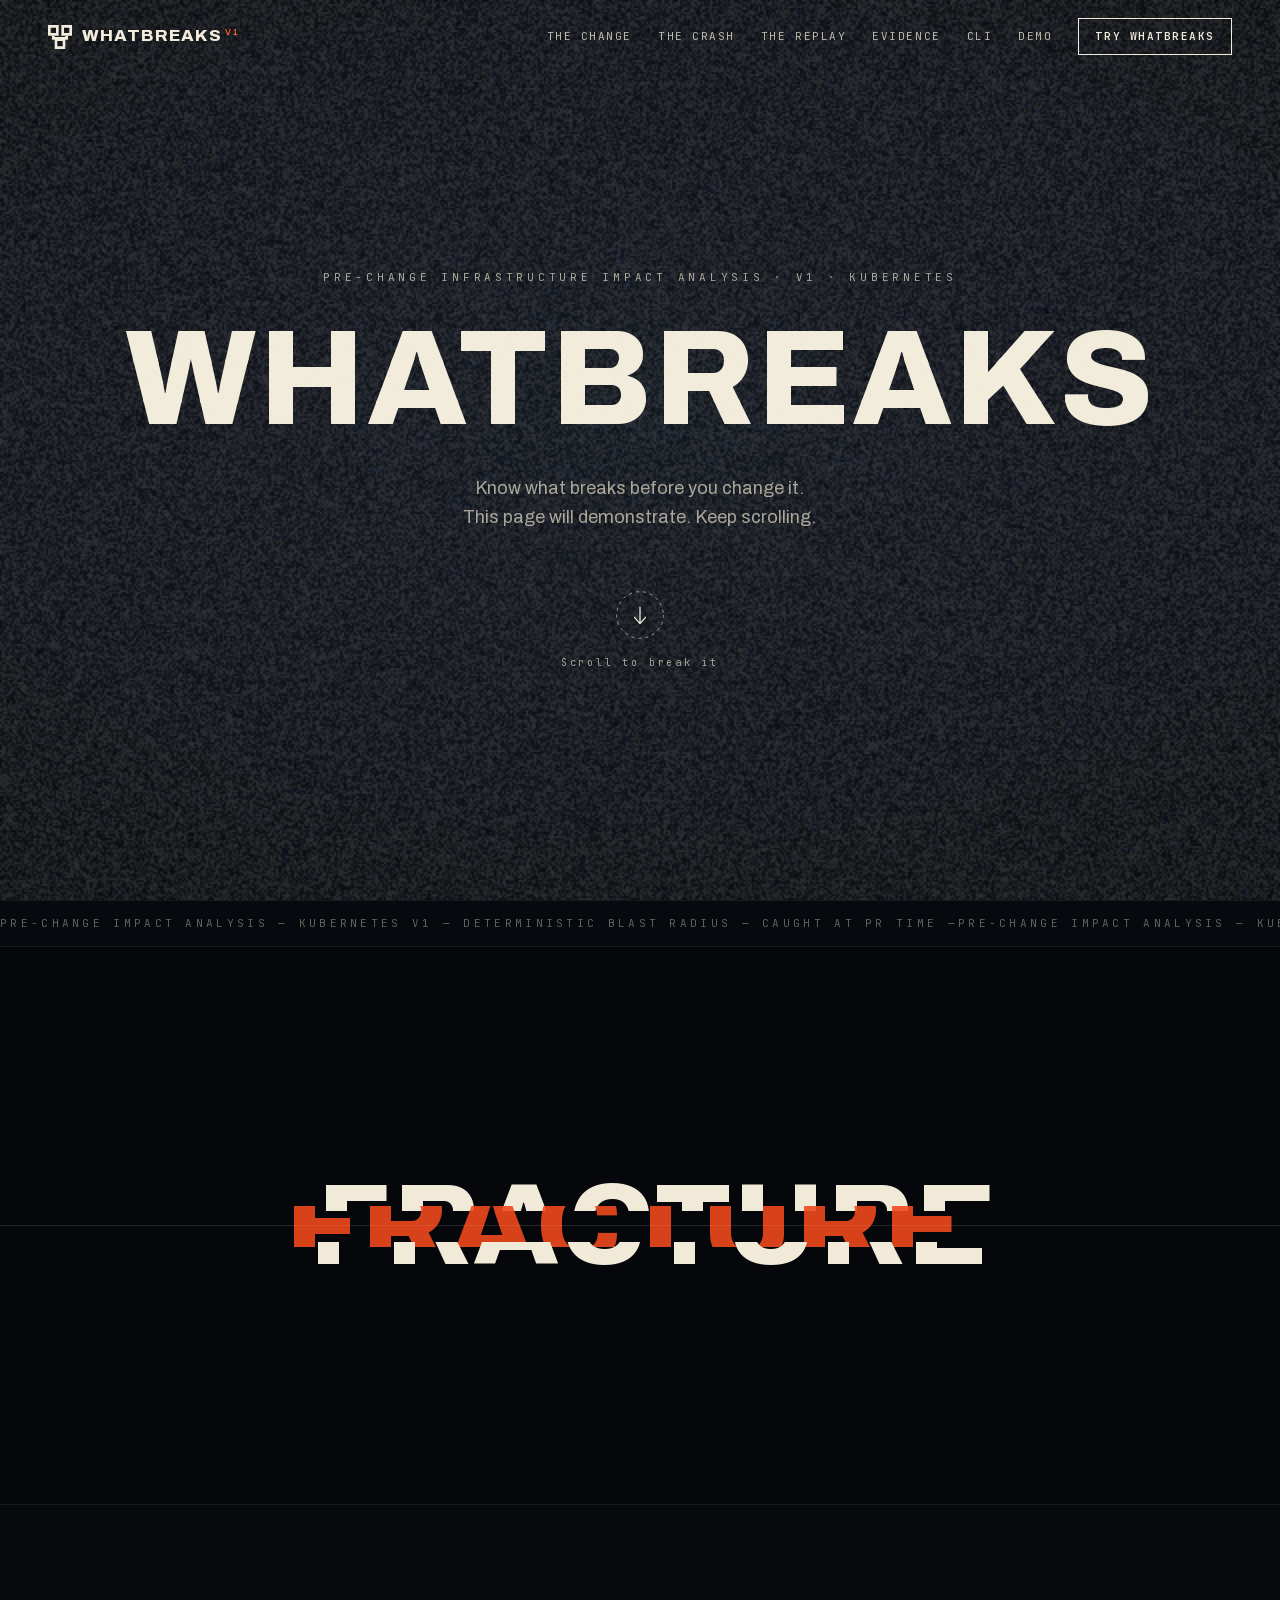
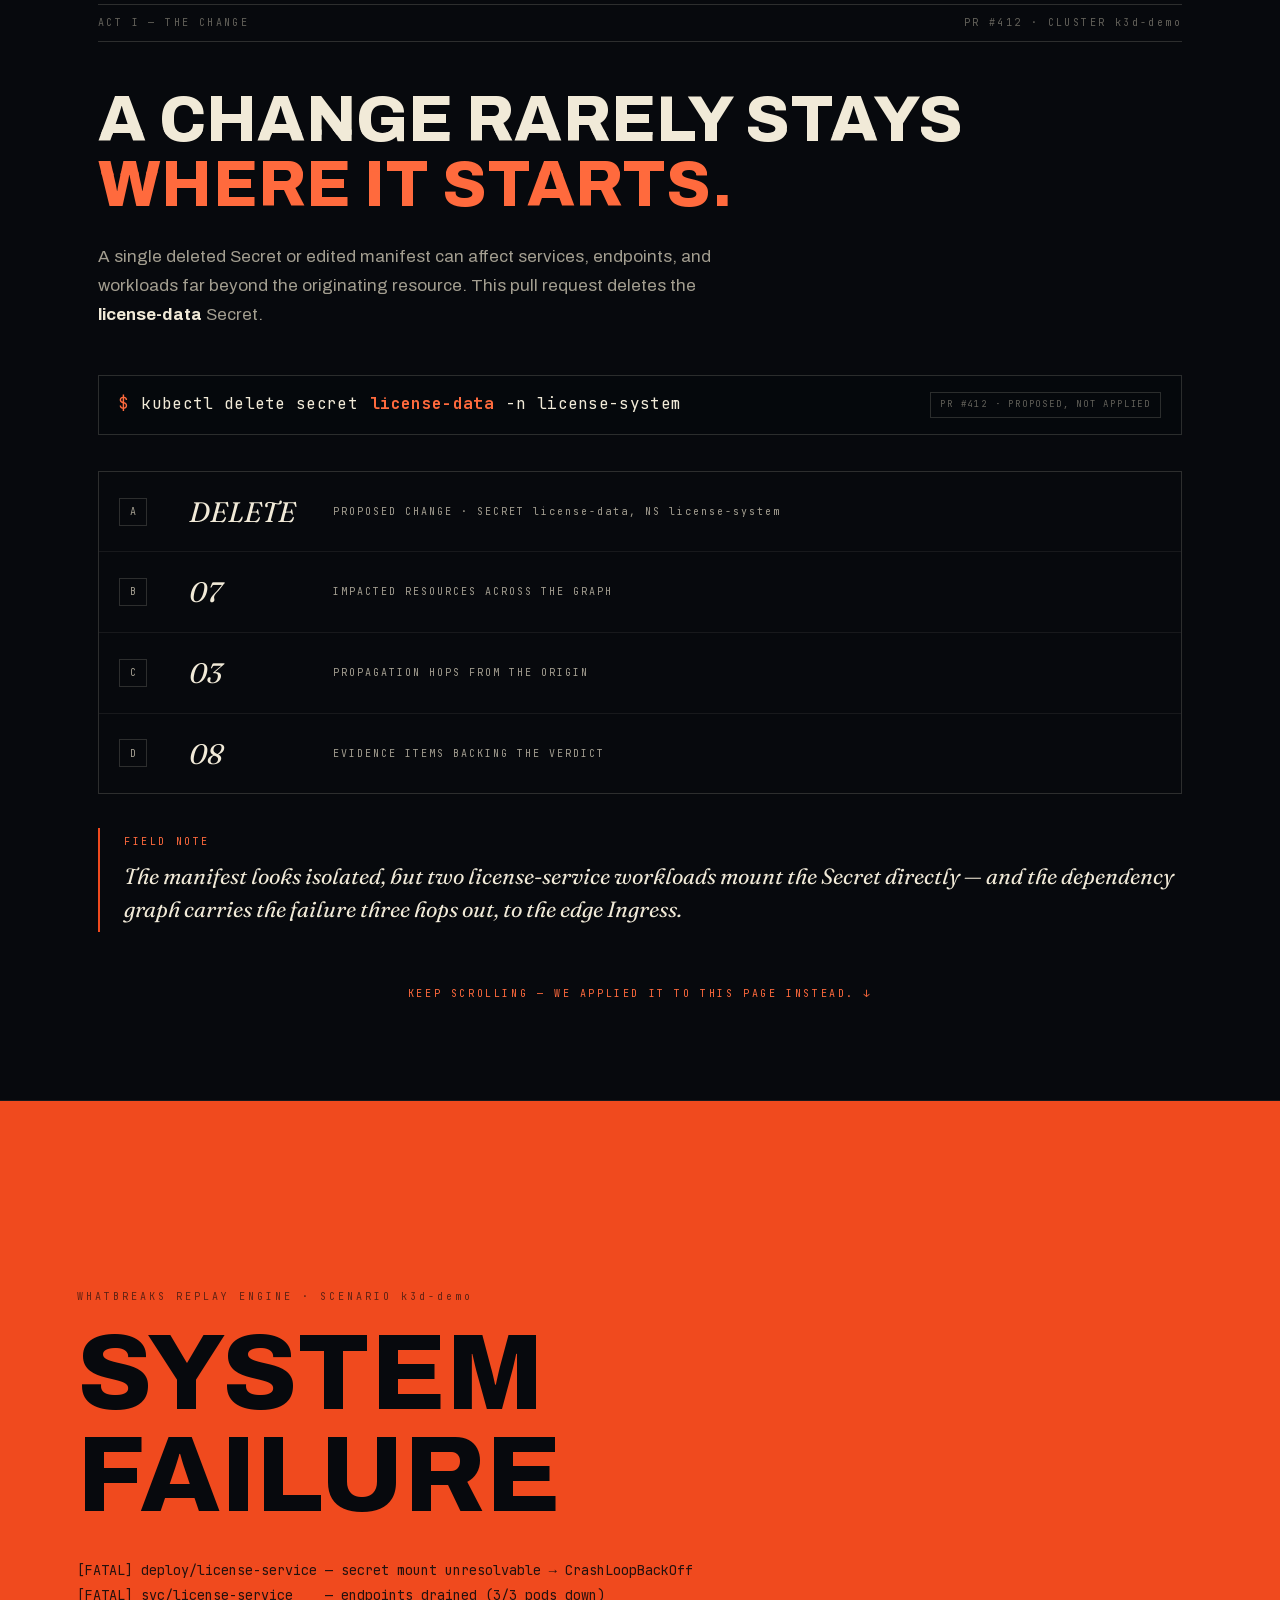
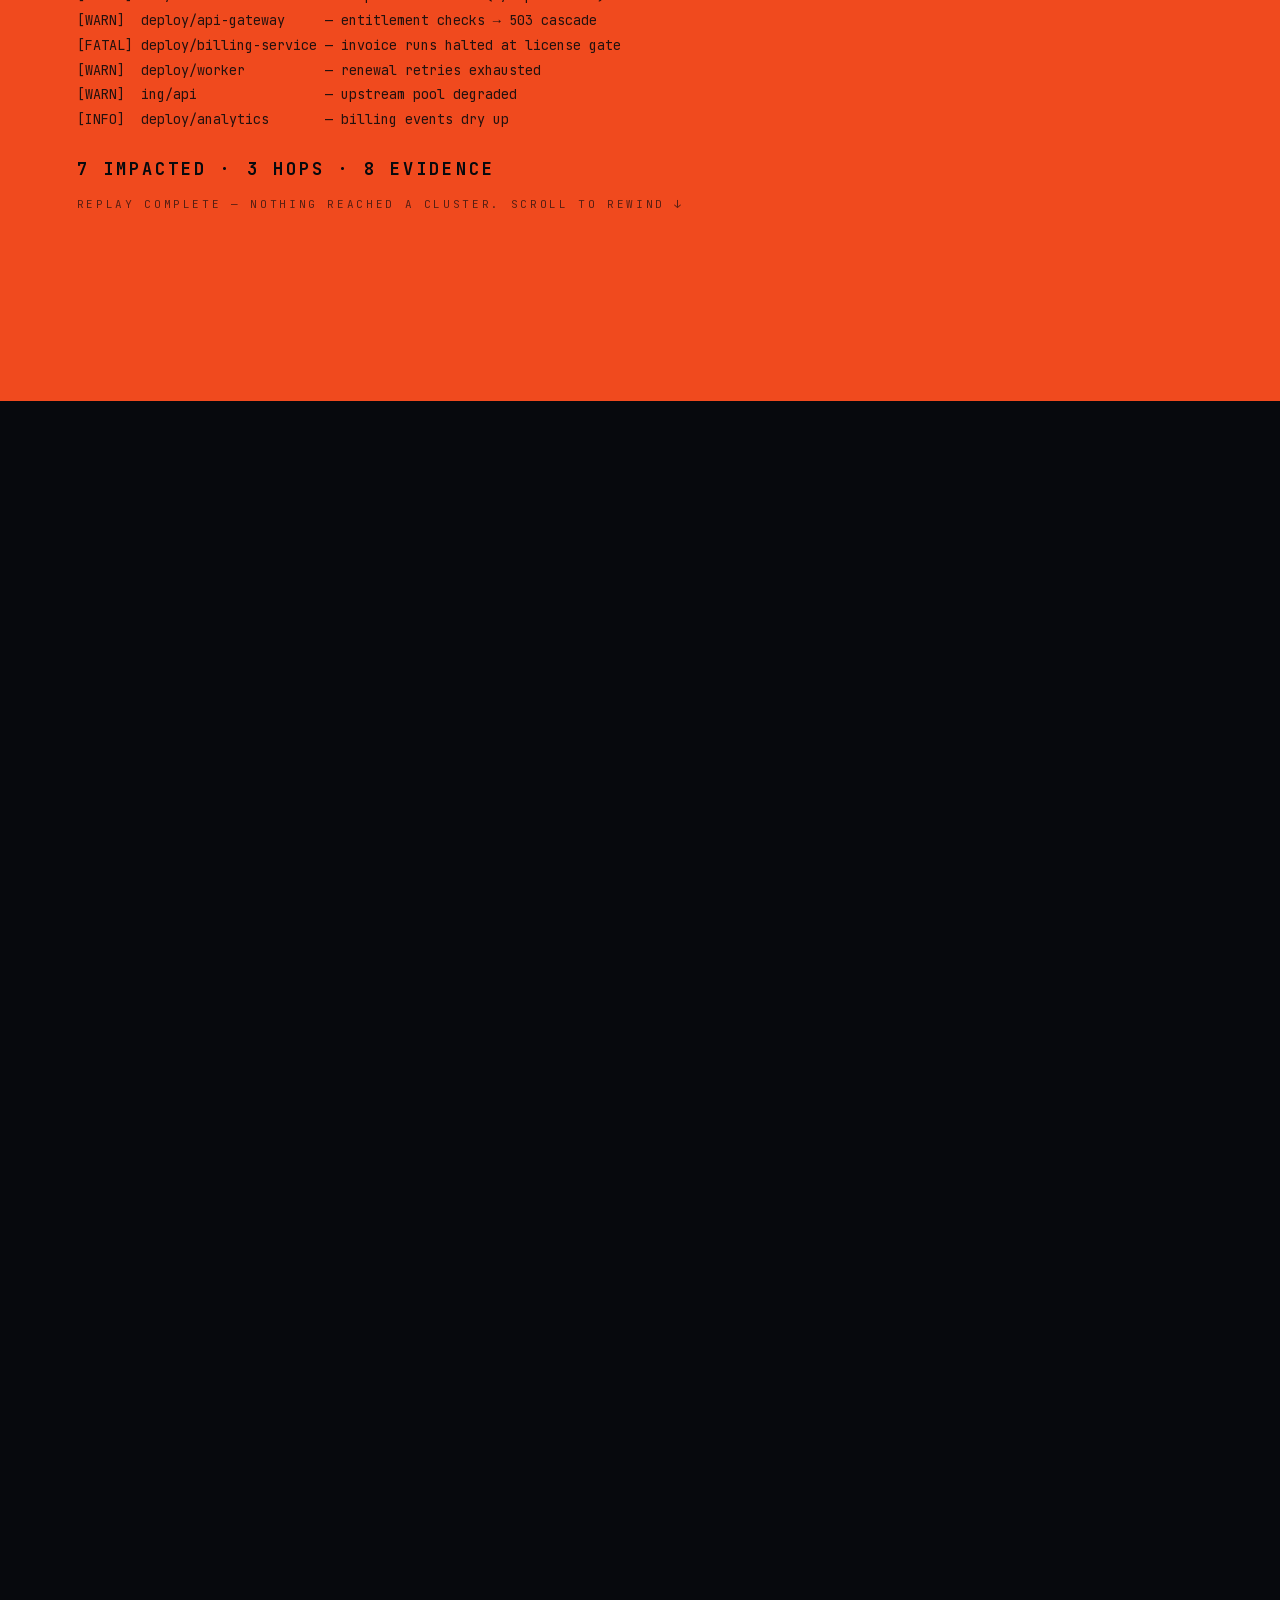
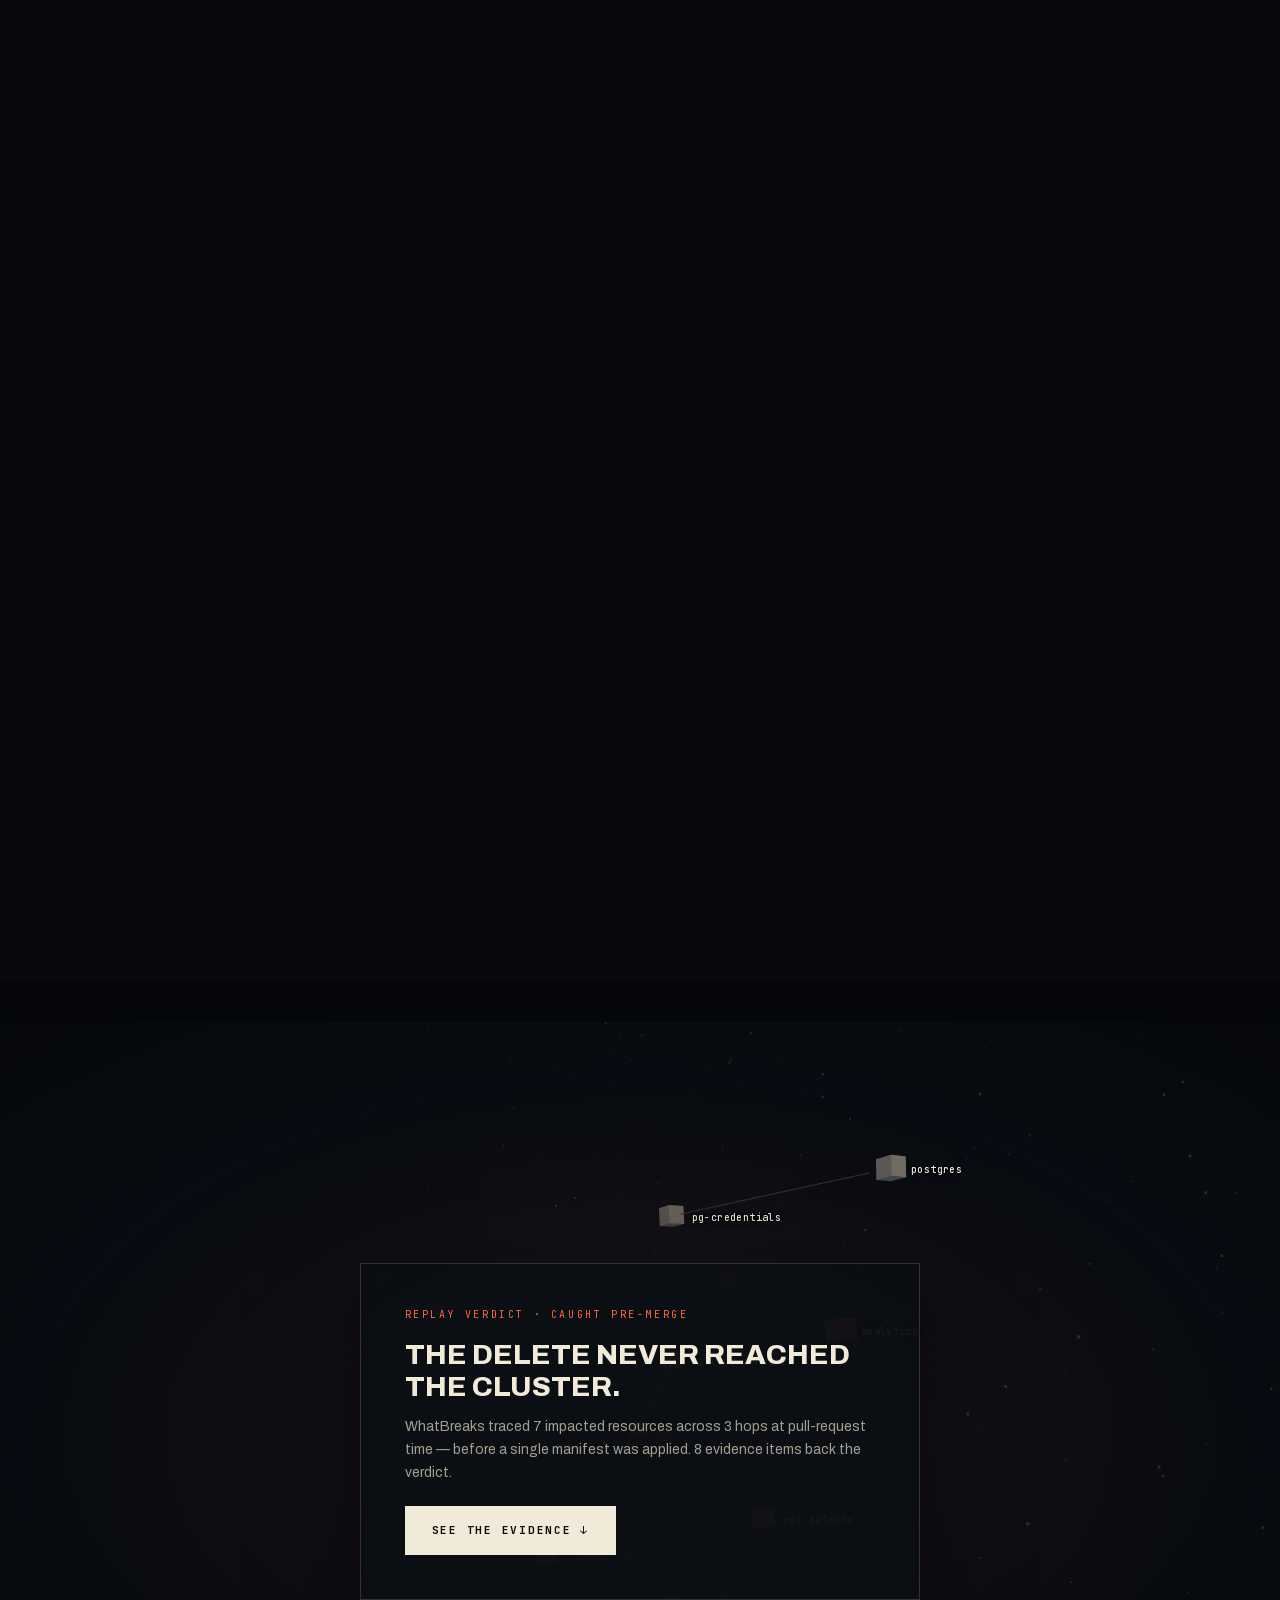
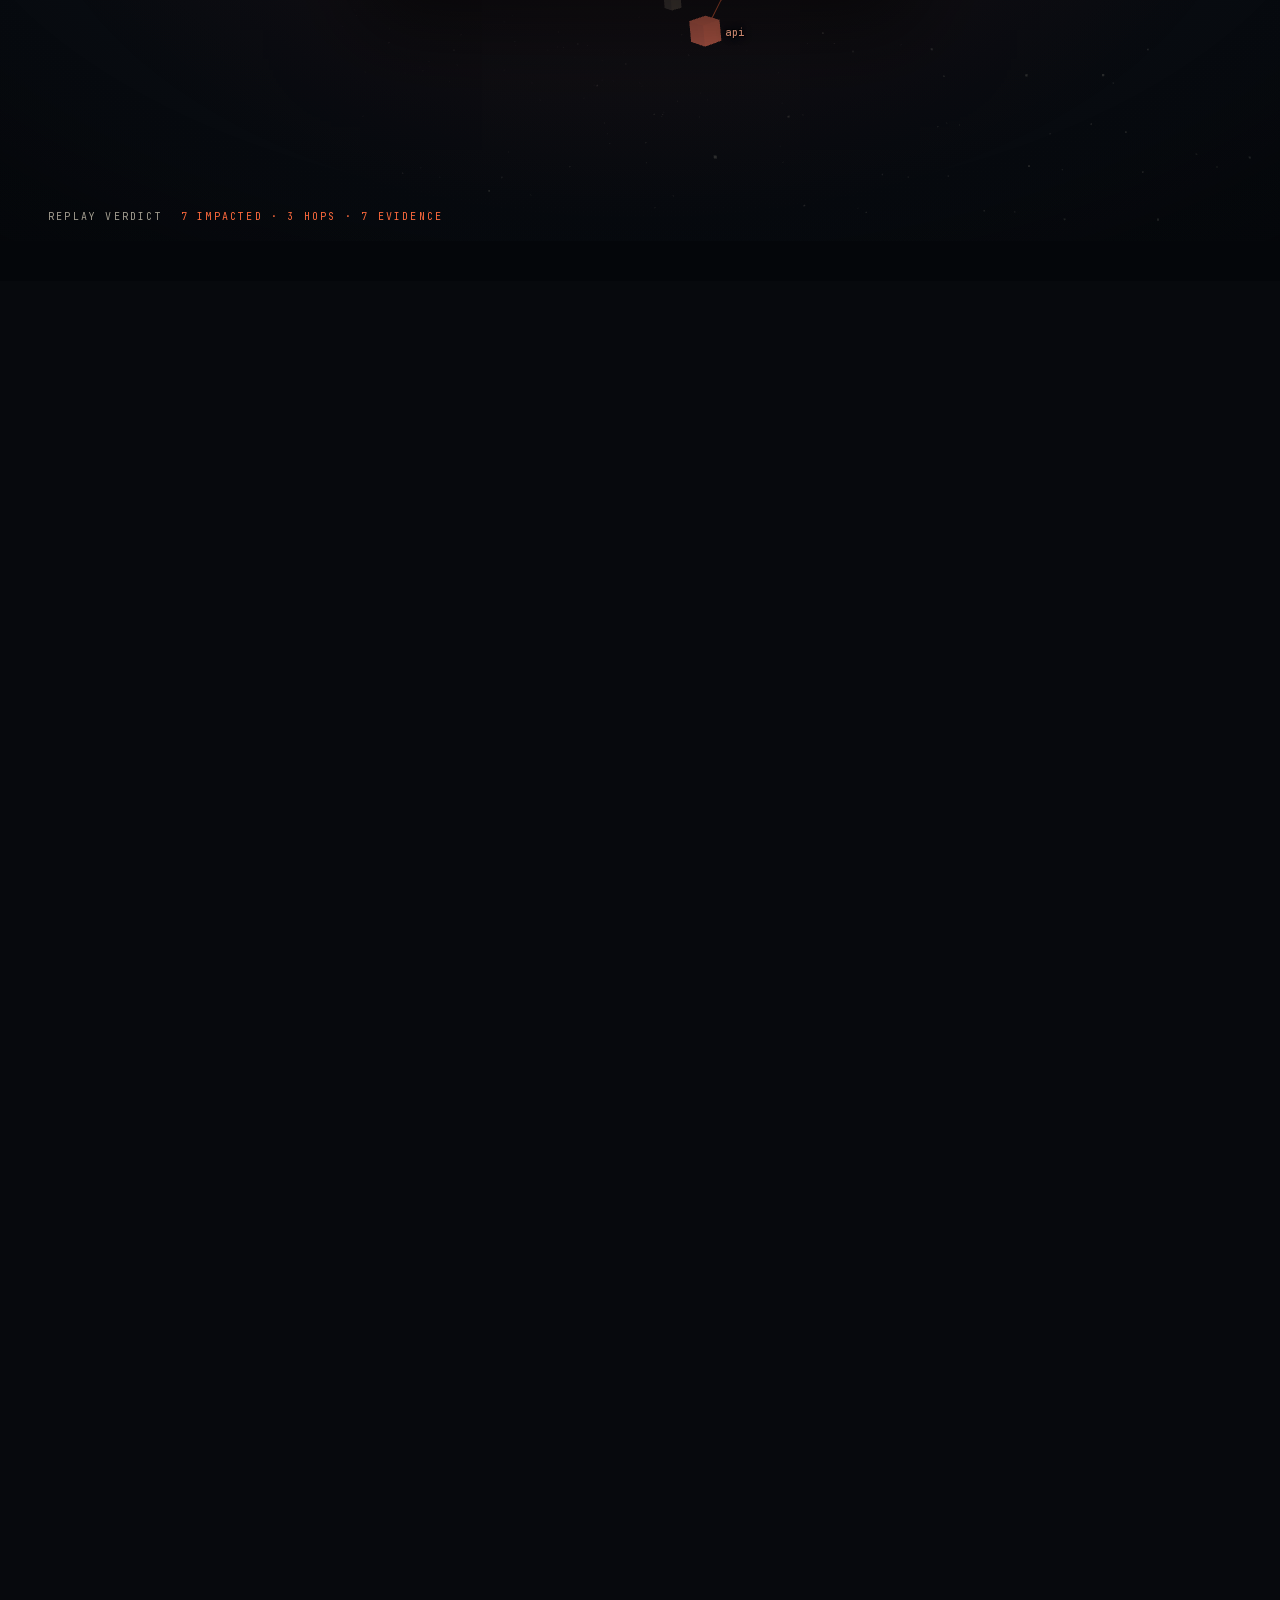
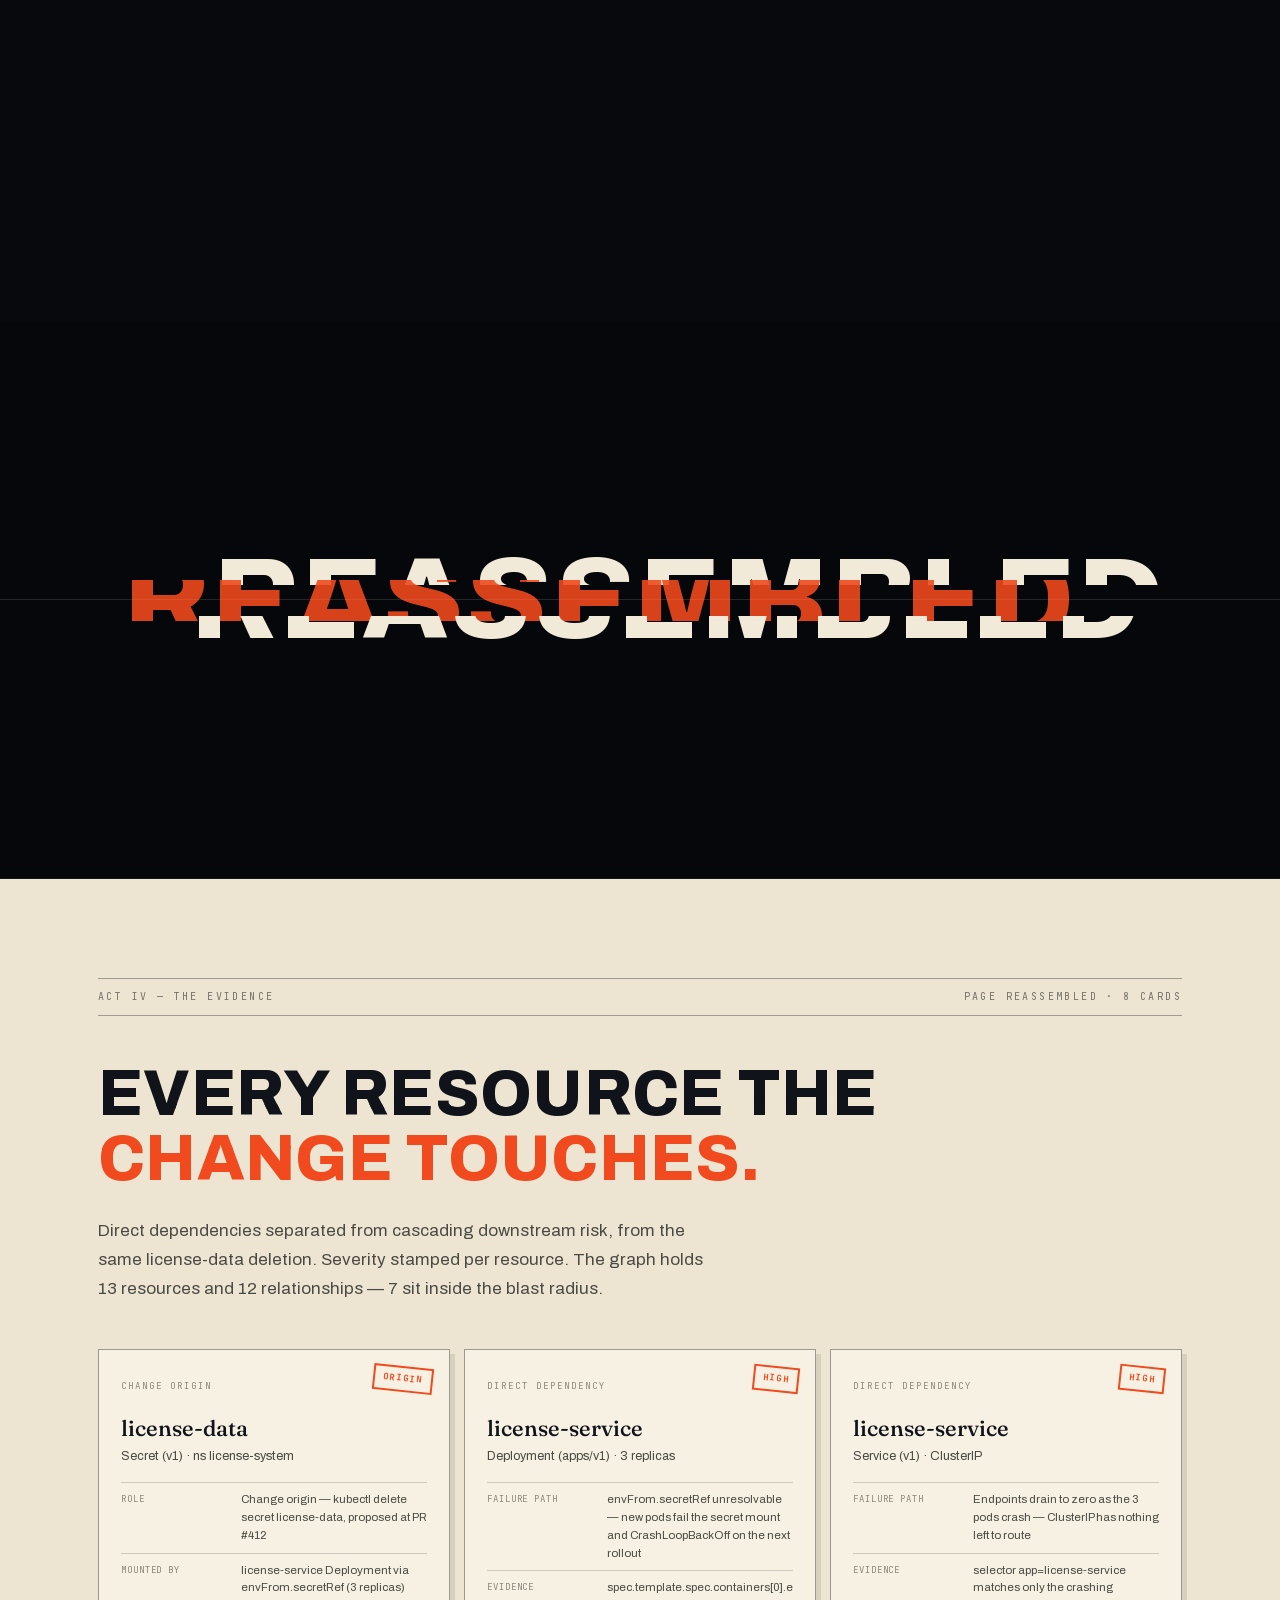
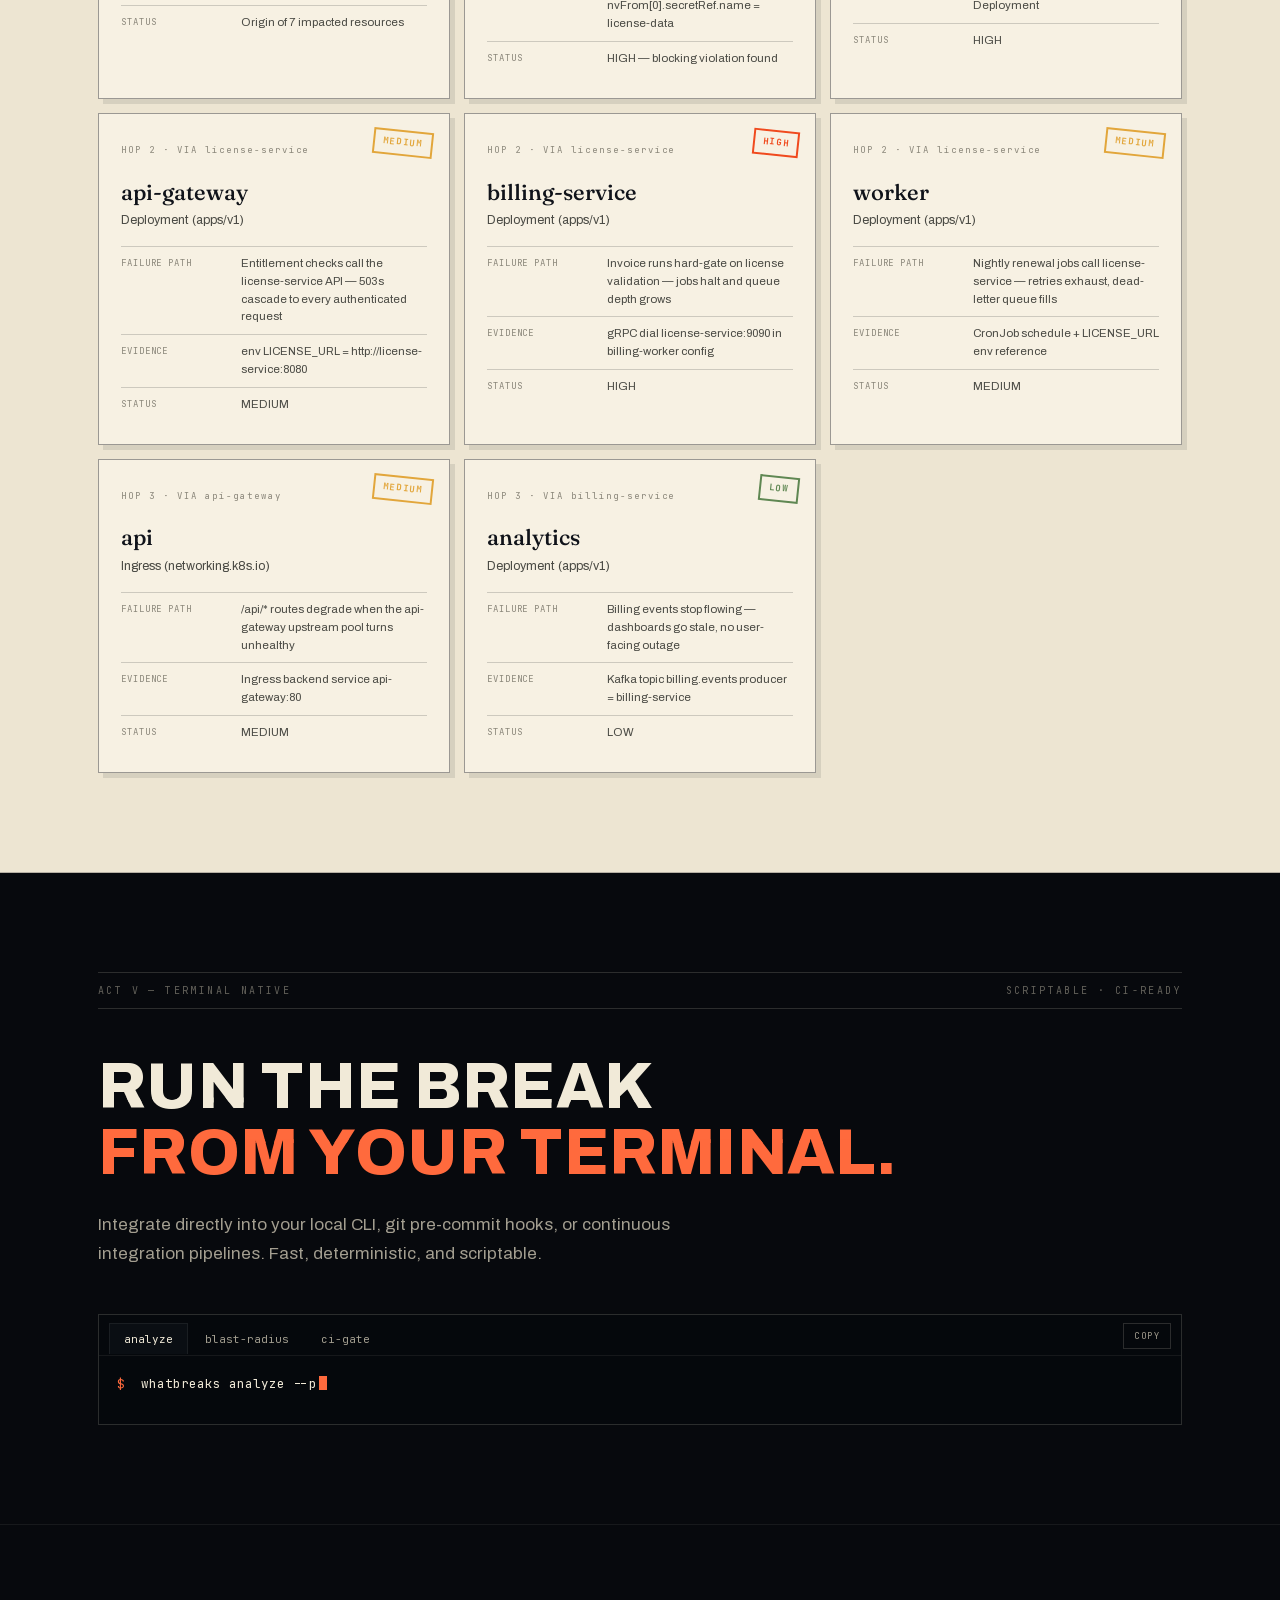
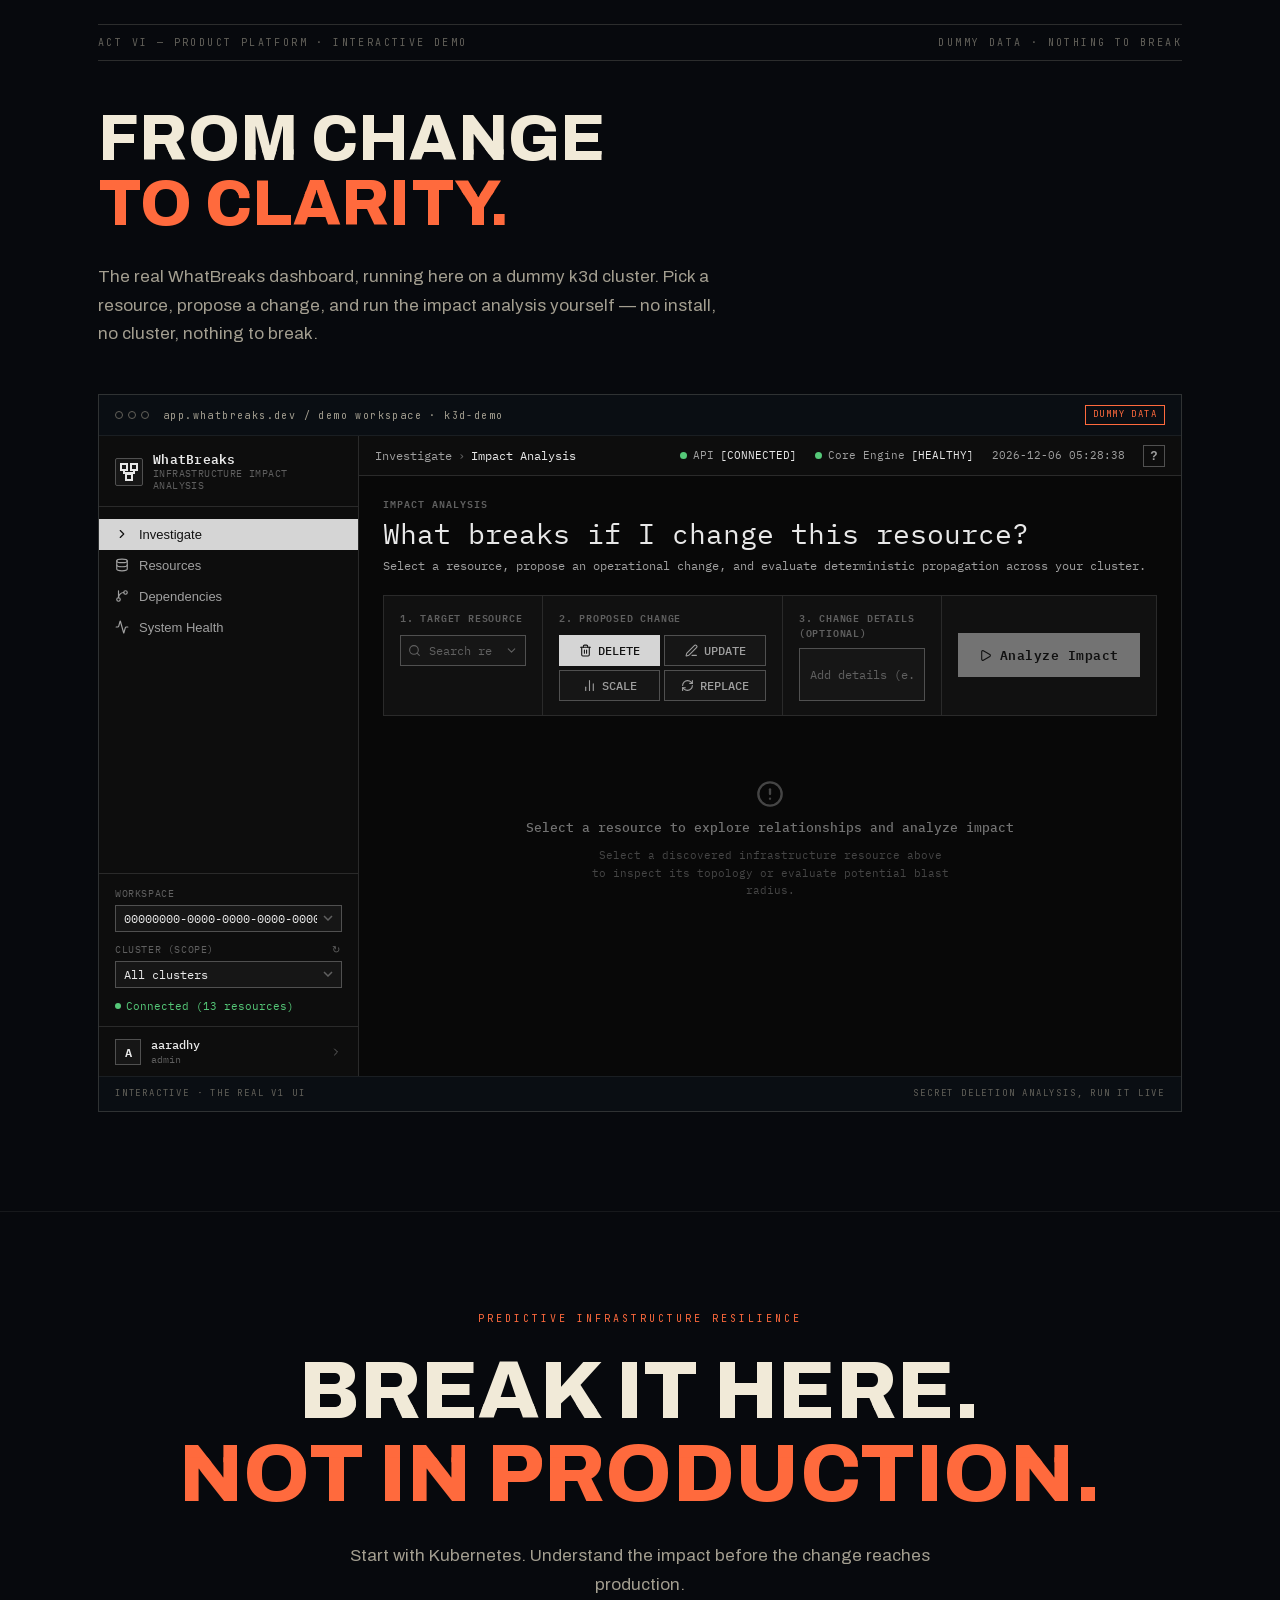
==== commit c6bd9267: "Add WhatBreaks logo to header wordmark and favicon link" ====
--- a/index.html
+++ b/index.html
@@ -5,6 +5,7 @@
 <meta name="viewport" content="width=device-width, initial-scale=1.0, viewport-fit=cover">
 <title>WhatBreaks — This page will break</title>
 <meta name="description" content="WhatBreaks analyzes your Kubernetes dependencies and predicts the impact of your changes before they reach production.">
+<link rel="icon" type="image/svg+xml" href="assets/favicon.svg">
 <link rel="stylesheet" href="assets/styles.css">
 </head>
 <body>
@@ -12,7 +13,7 @@
 <canvas id="noiseCanvas" aria-hidden="true"></canvas>
 
 <header class="site-header" id="top">
-  <a class="wordmark" href="#top">WHATBREAKS<sup>V1</sup></a>
+  <a class="wordmark" href="#top" aria-label="WhatBreaks"><svg class="wm-logo" viewBox="0 0 36 36" fill="currentColor" aria-hidden="true"><path fill-rule="evenodd" d="M0,0 H16 V16 H0 Z M4,4 H12 V12 H4 Z"/><path fill-rule="evenodd" d="M20,0 H36 V16 H20 Z M24,4 H32 V12 H24 Z"/><path d="M6,16 H10 V18 H26 V16 H30 V22 H6 Z"/><path fill-rule="evenodd" d="M10,20 H26 V36 H10 Z M14,24 H22 V32 H14 Z"/></svg><span>WHATBREAKS<sup>V1</sup></span></a>
   <nav class="main-nav mono" id="mainNav">
     <a href="#change">THE CHANGE</a>
     <a href="#crash">THE CRASH</a>
--- a/assets/styles.css
+++ b/assets/styles.css
@@ -324,3 +324,7 @@
   .crashlog.shudder .cl-word{animation:none}
   html{scroll-behavior:auto}
 }
+
+/* header logo */
+.wordmark{display:inline-flex;align-items:center;gap:10px}
+.wm-logo{width:24px;height:24px;flex-shrink:0;display:block}
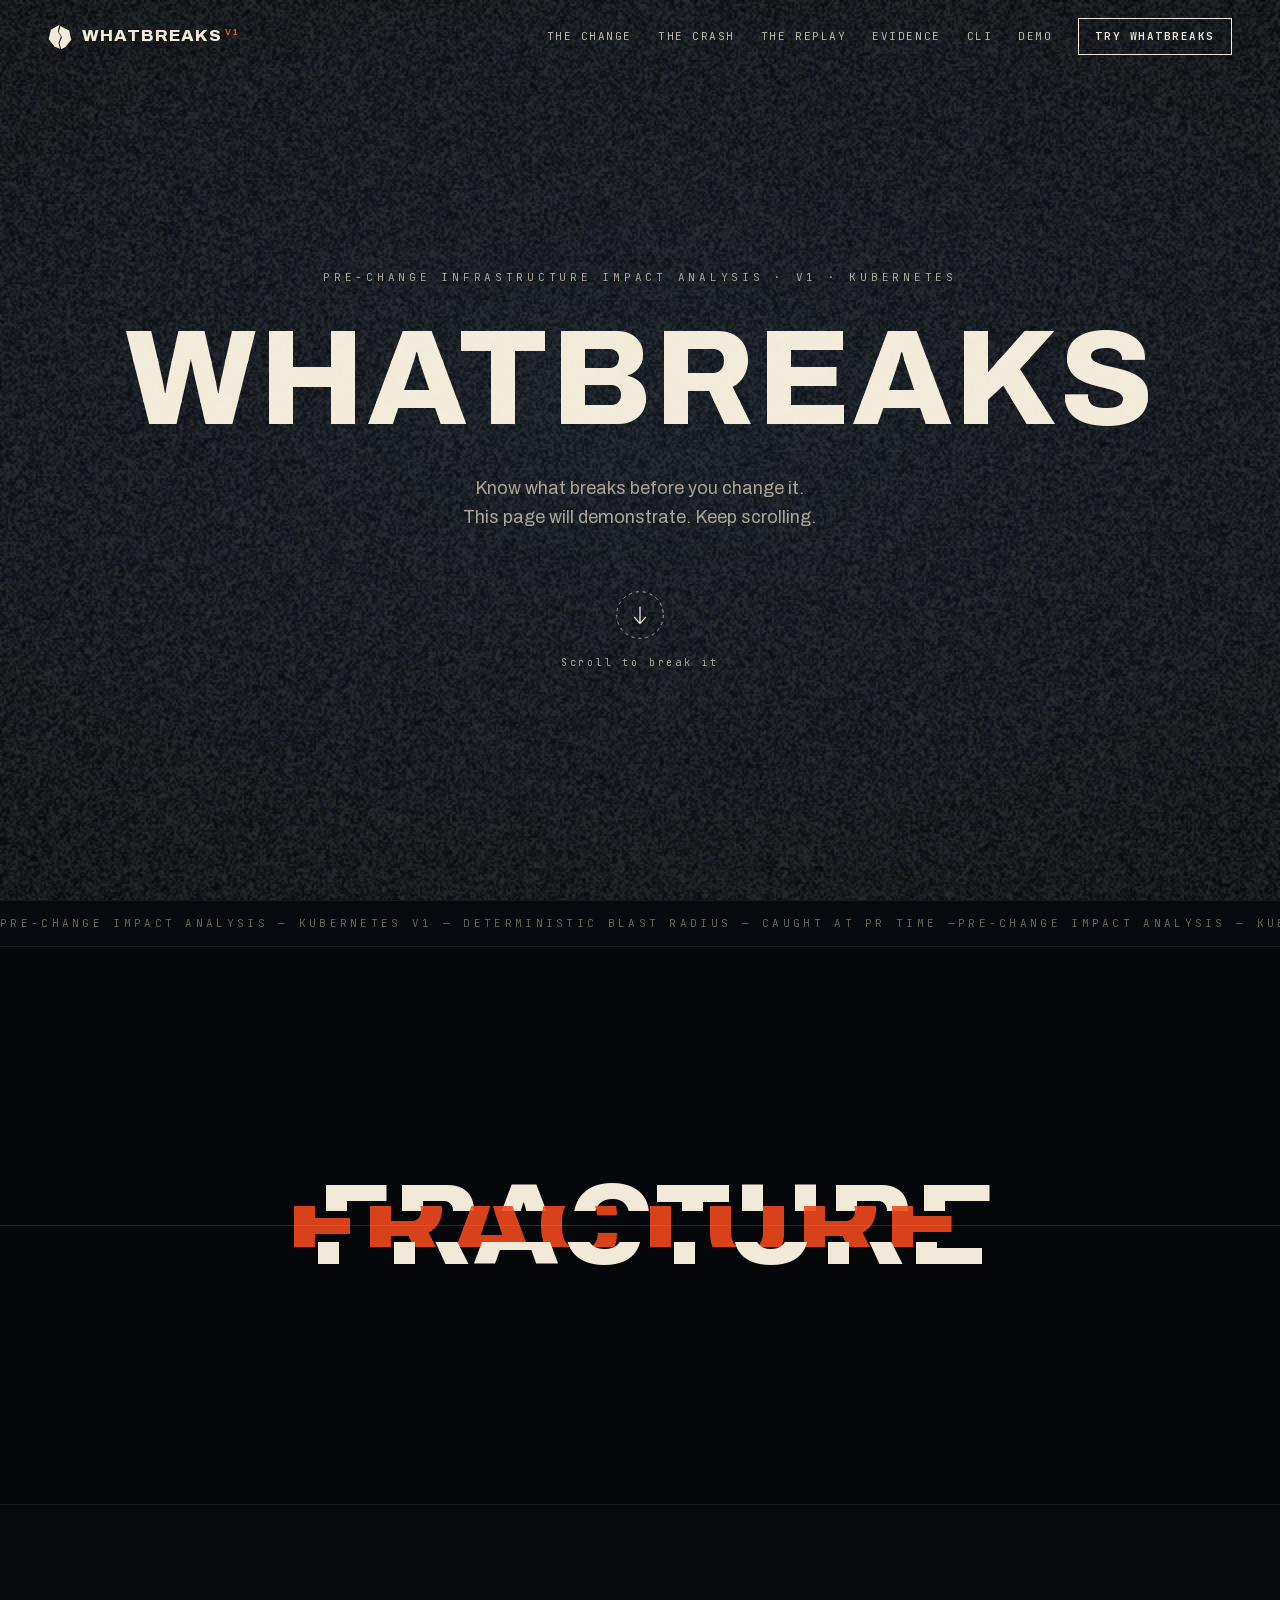
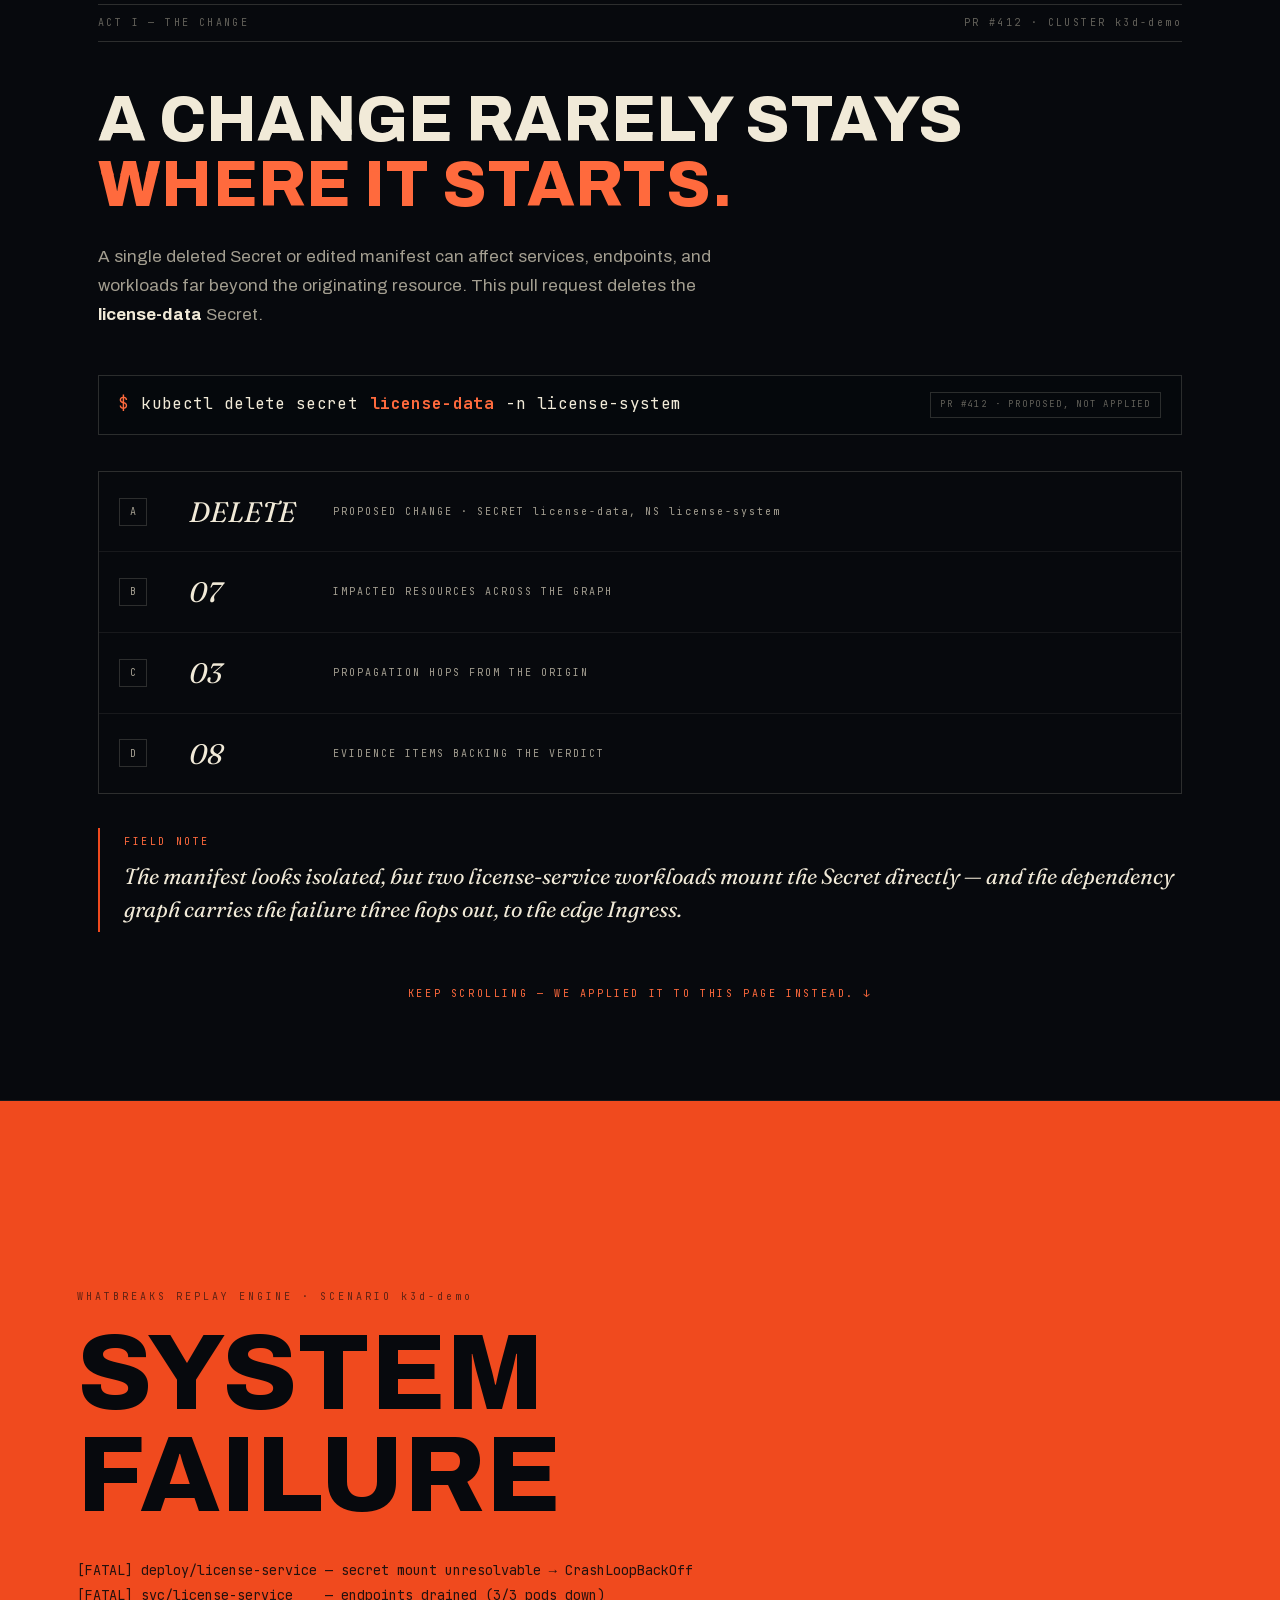
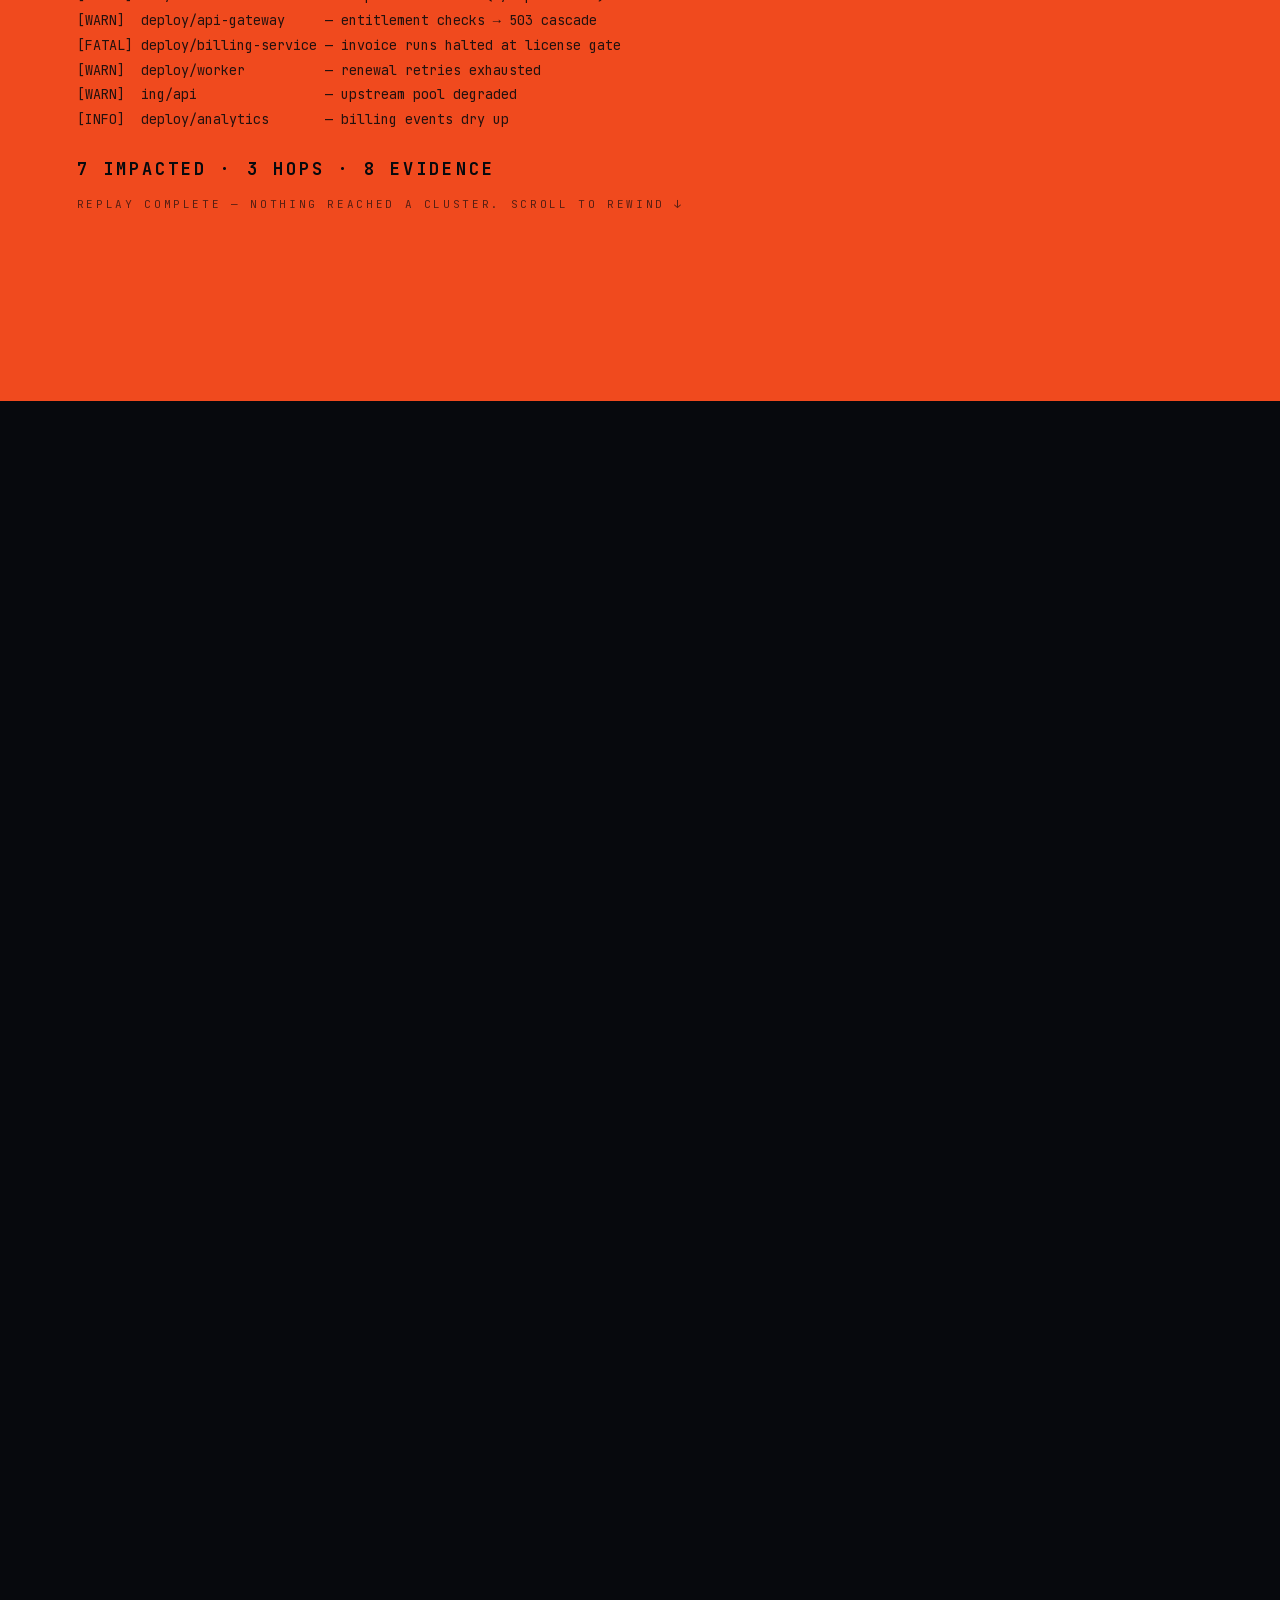
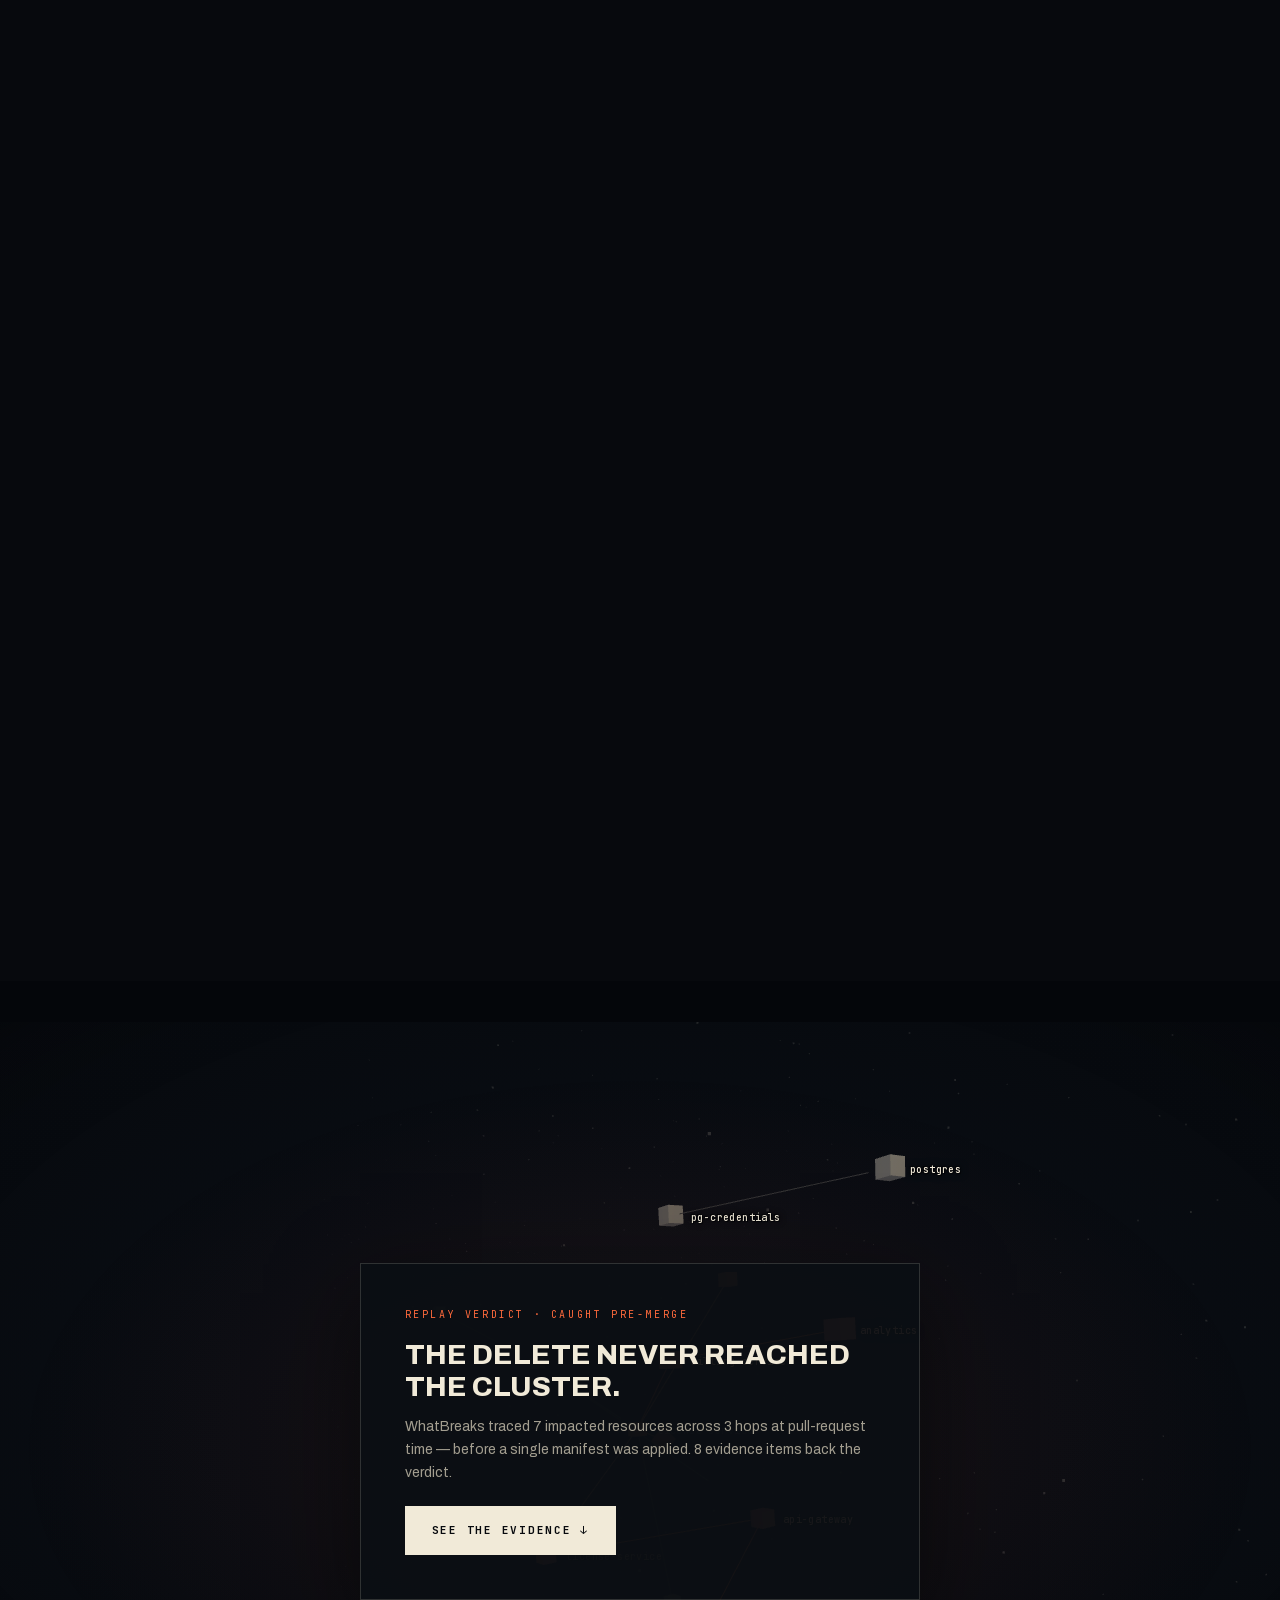
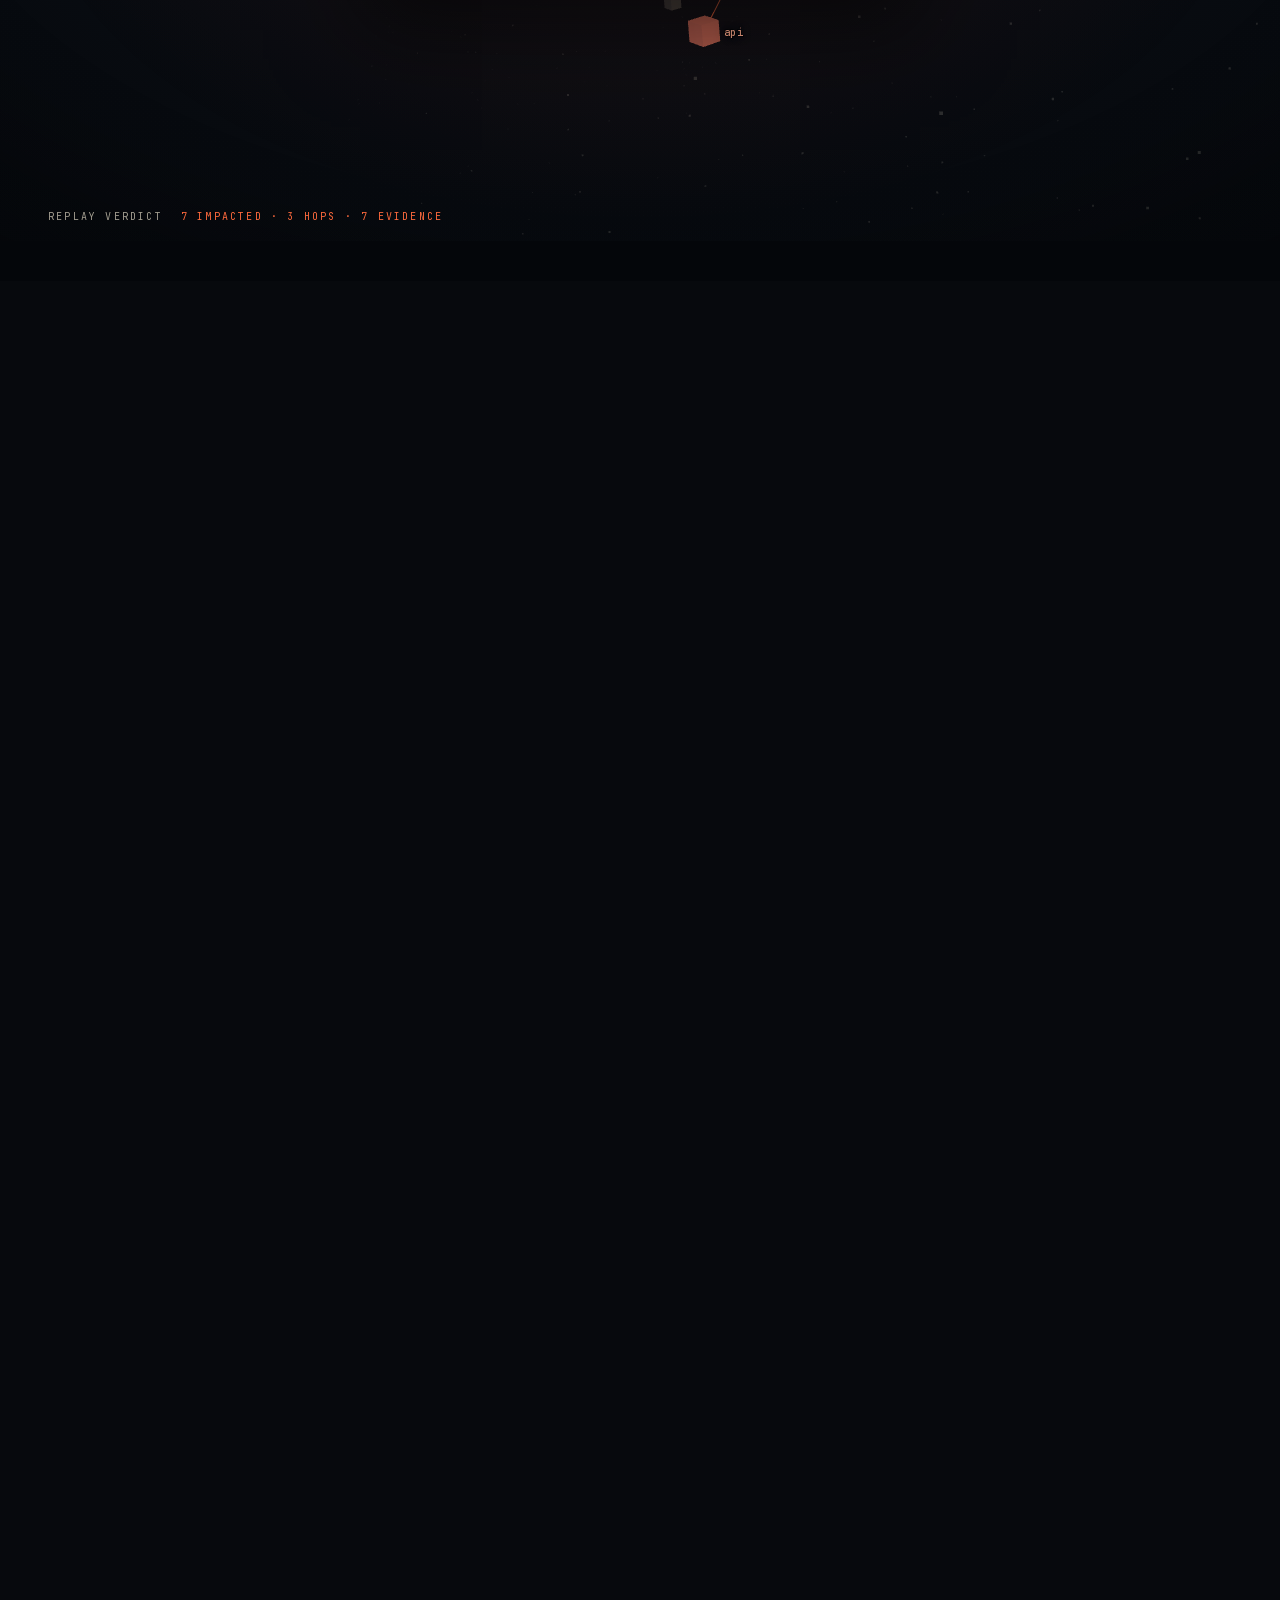
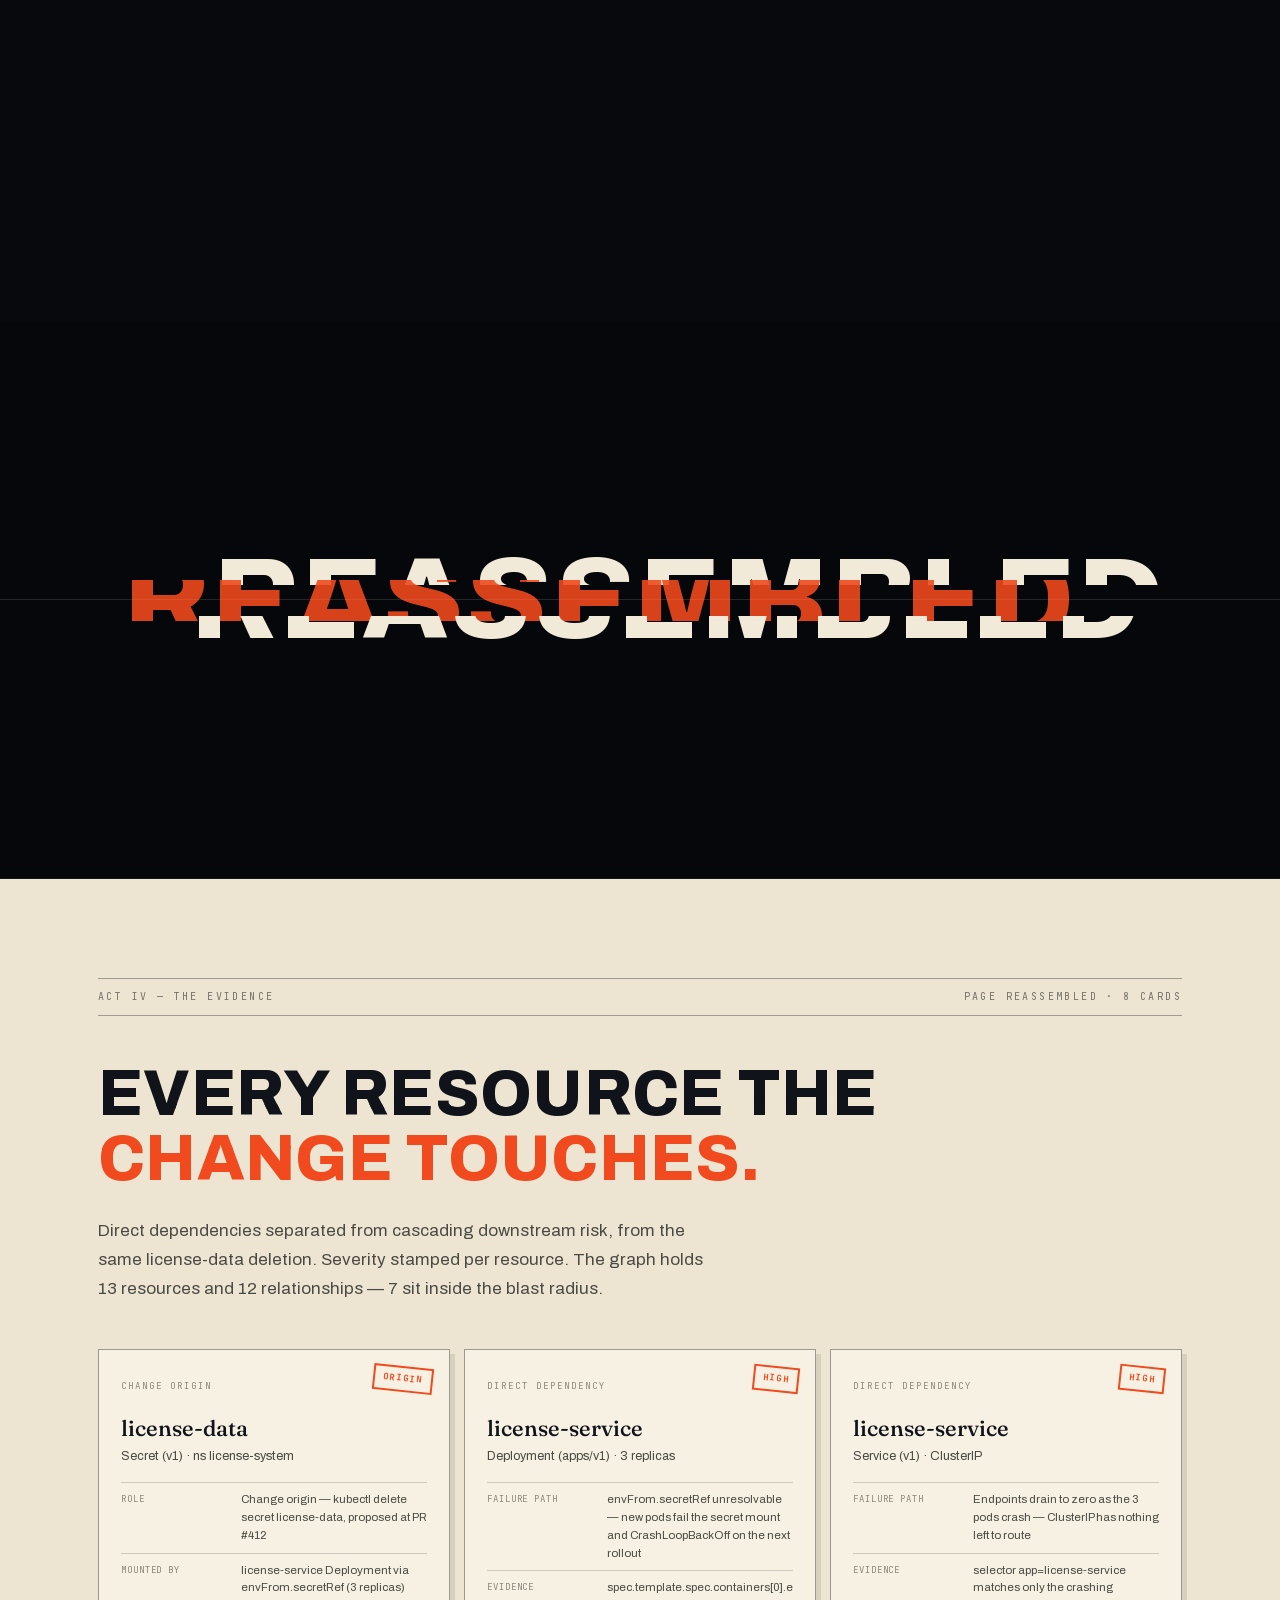
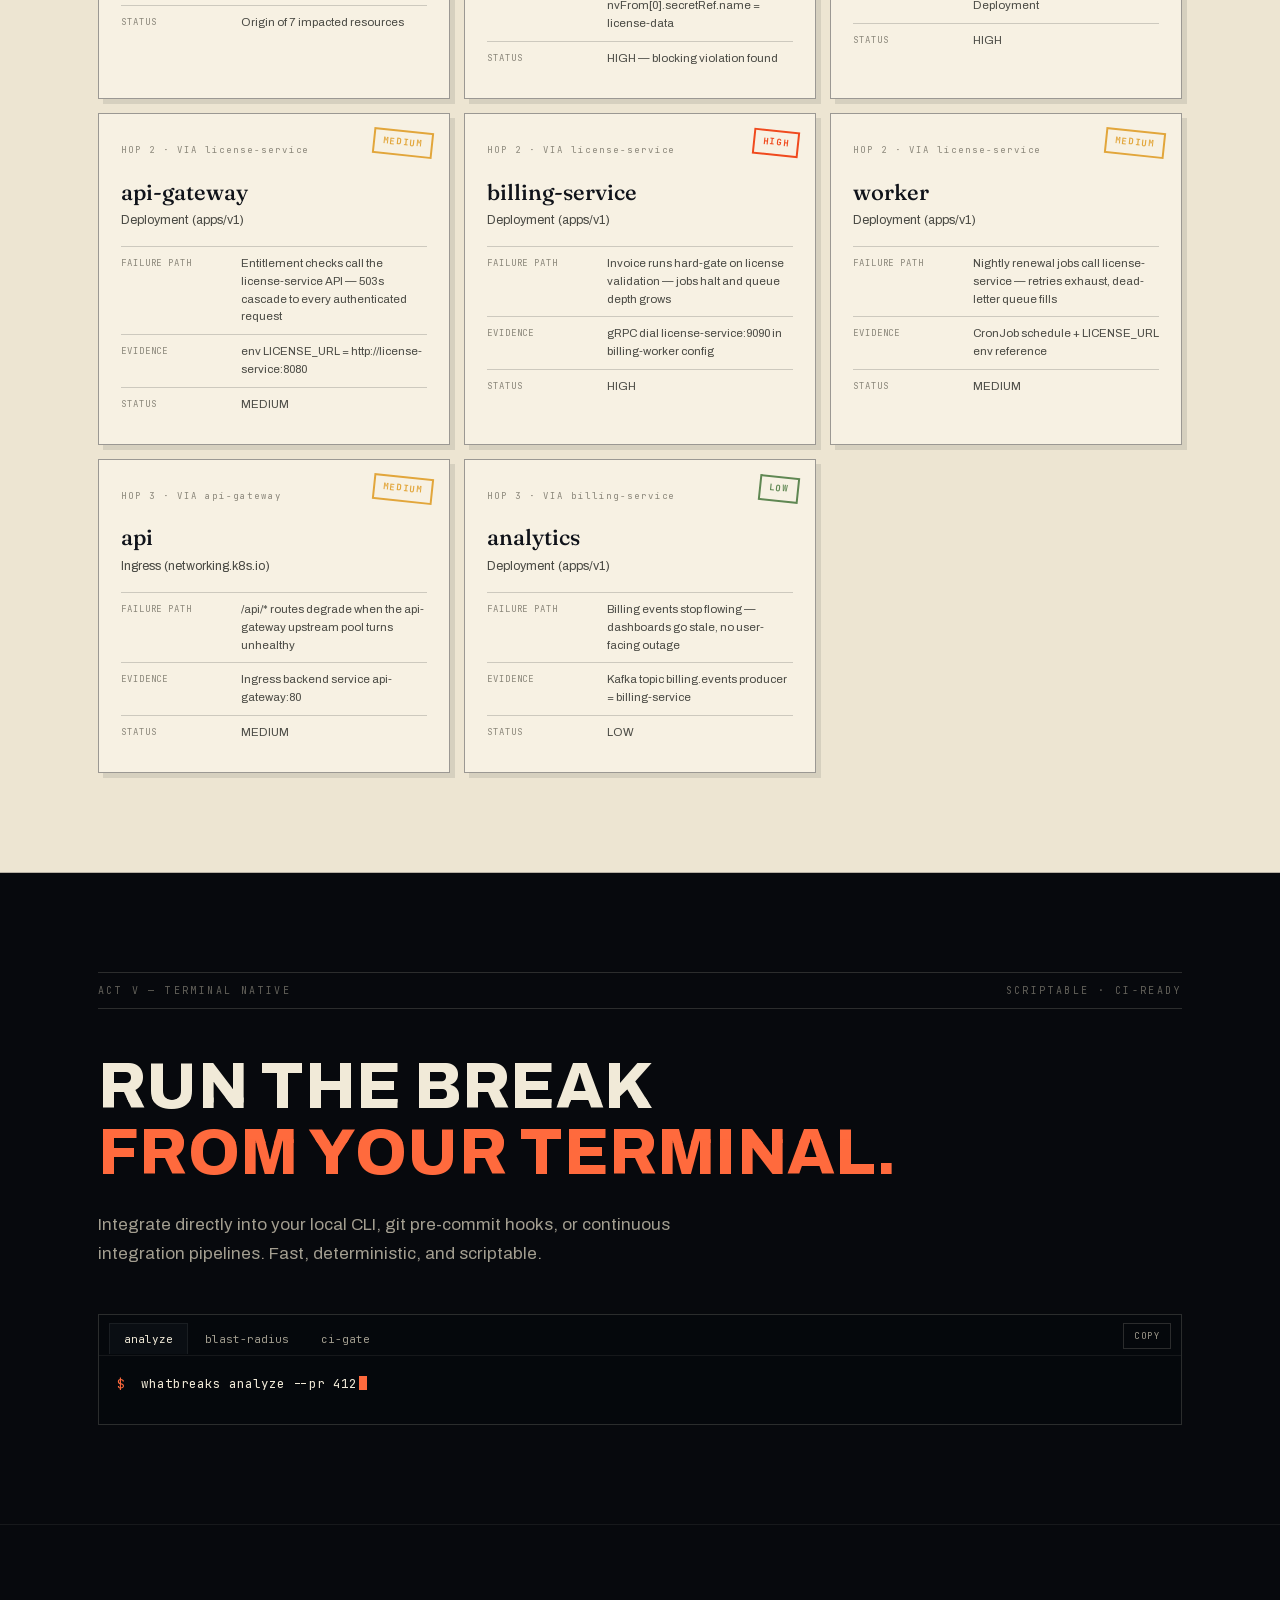
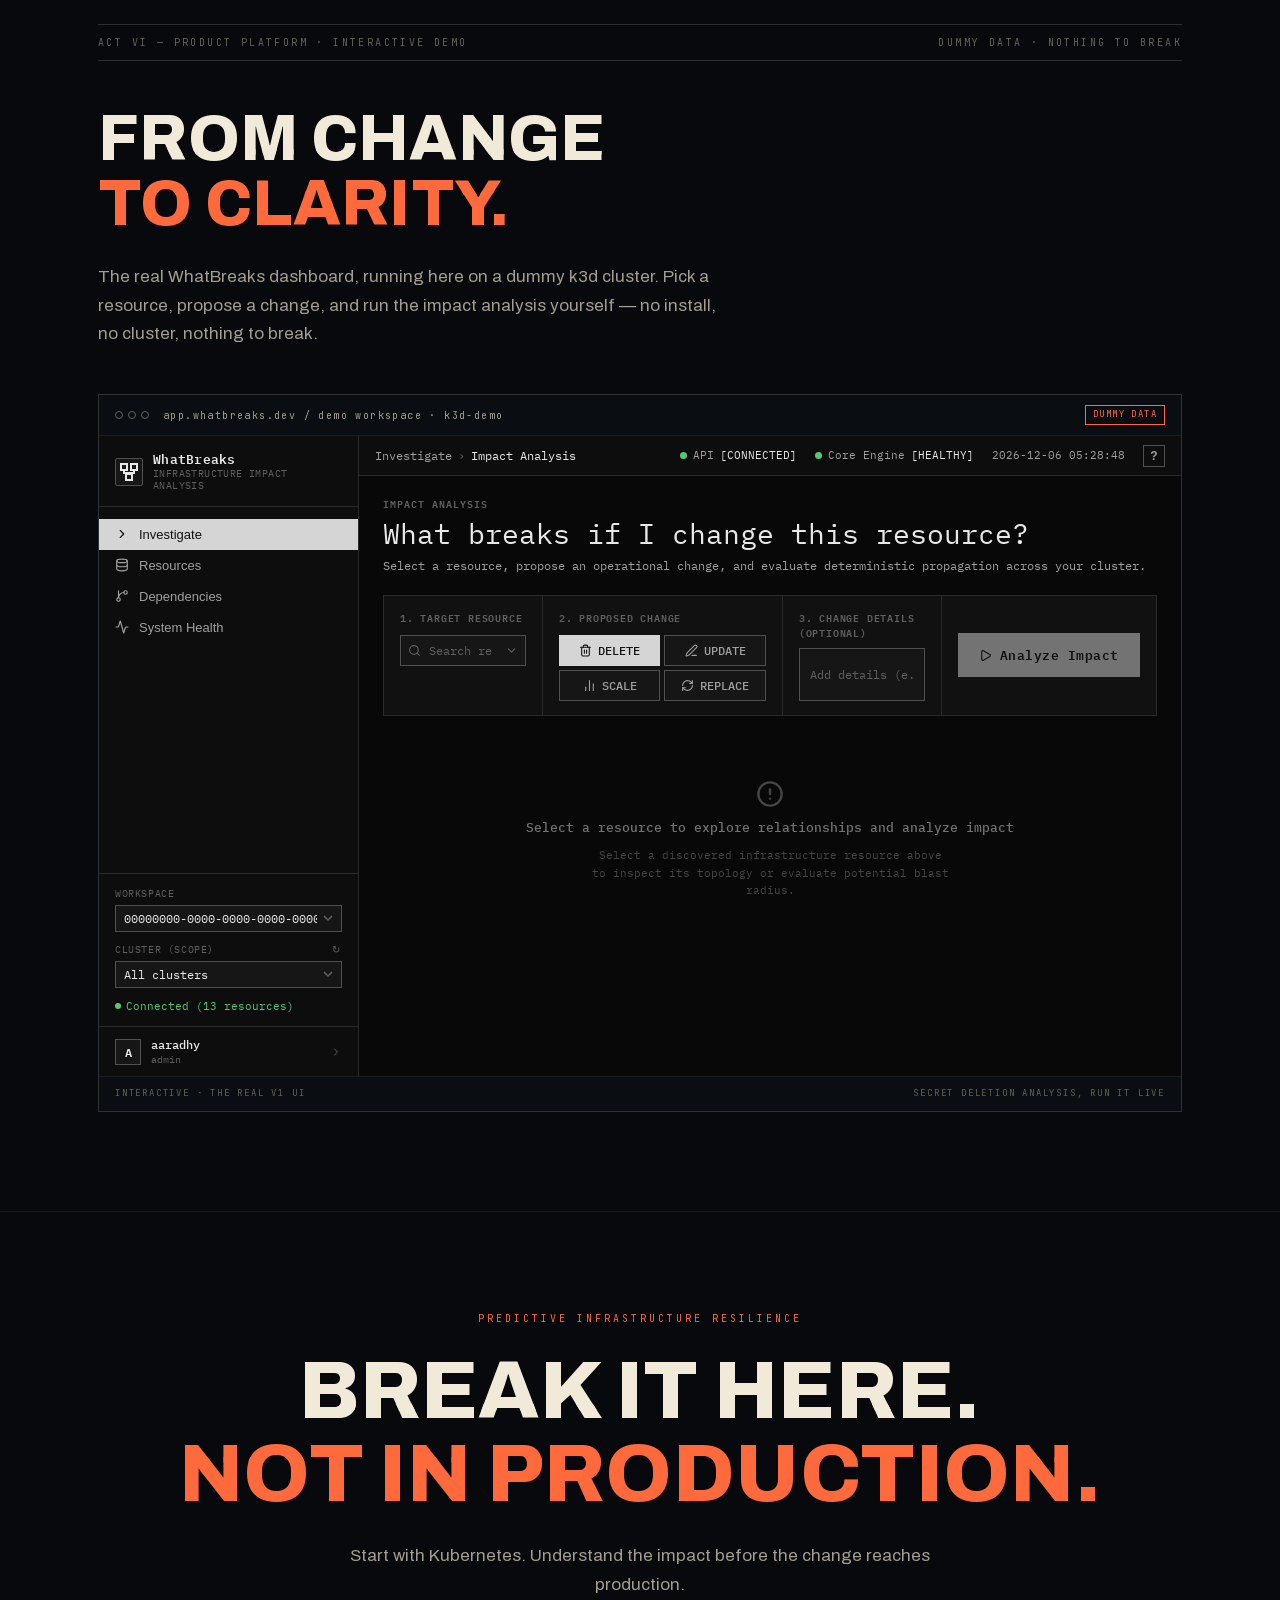
==== commit 257c91c0: "Header: use new official WhatBreaks mark" ====
--- a/index.html
+++ b/index.html
@@ -13,7 +13,7 @@
 <canvas id="noiseCanvas" aria-hidden="true"></canvas>
 
 <header class="site-header" id="top">
-  <a class="wordmark" href="#top" aria-label="WhatBreaks"><svg class="wm-logo" viewBox="0 0 36 36" fill="currentColor" aria-hidden="true"><path fill-rule="evenodd" d="M0,0 H16 V16 H0 Z M4,4 H12 V12 H4 Z"/><path fill-rule="evenodd" d="M20,0 H36 V16 H20 Z M24,4 H32 V12 H24 Z"/><path d="M6,16 H10 V18 H26 V16 H30 V22 H6 Z"/><path fill-rule="evenodd" d="M10,20 H26 V36 H10 Z M14,24 H22 V32 H14 Z"/></svg><span>WHATBREAKS<sup>V1</sup></span></a>
+  <a class="wordmark" href="#top" aria-label="WhatBreaks"><svg class="wm-logo" viewBox="0 0 100 100" fill="currentColor" aria-hidden="true"><g transform="translate(2.2,1.2)"><path d="M50,0 L50,4 L85.96,21.32 L94.85,60.24 L69.96,91.44 L52,100 L46,74 L56,50 L43,28 Z"/></g><g transform="translate(-2.2,-1.2)"><path d="M52,100 L30.04,91.44 L5.15,60.24 L14.04,21.32 L50,0 L43,28 L56,50 L46,74 Z"/></g></svg><span>WHATBREAKS<sup>V1</sup></span></a>
   <nav class="main-nav mono" id="mainNav">
     <a href="#change">THE CHANGE</a>
     <a href="#crash">THE CRASH</a>
@@ -267,3 +267,4 @@
 <script type="module" src="assets/replay3d.js"></script>
 </body>
 </html>
+
